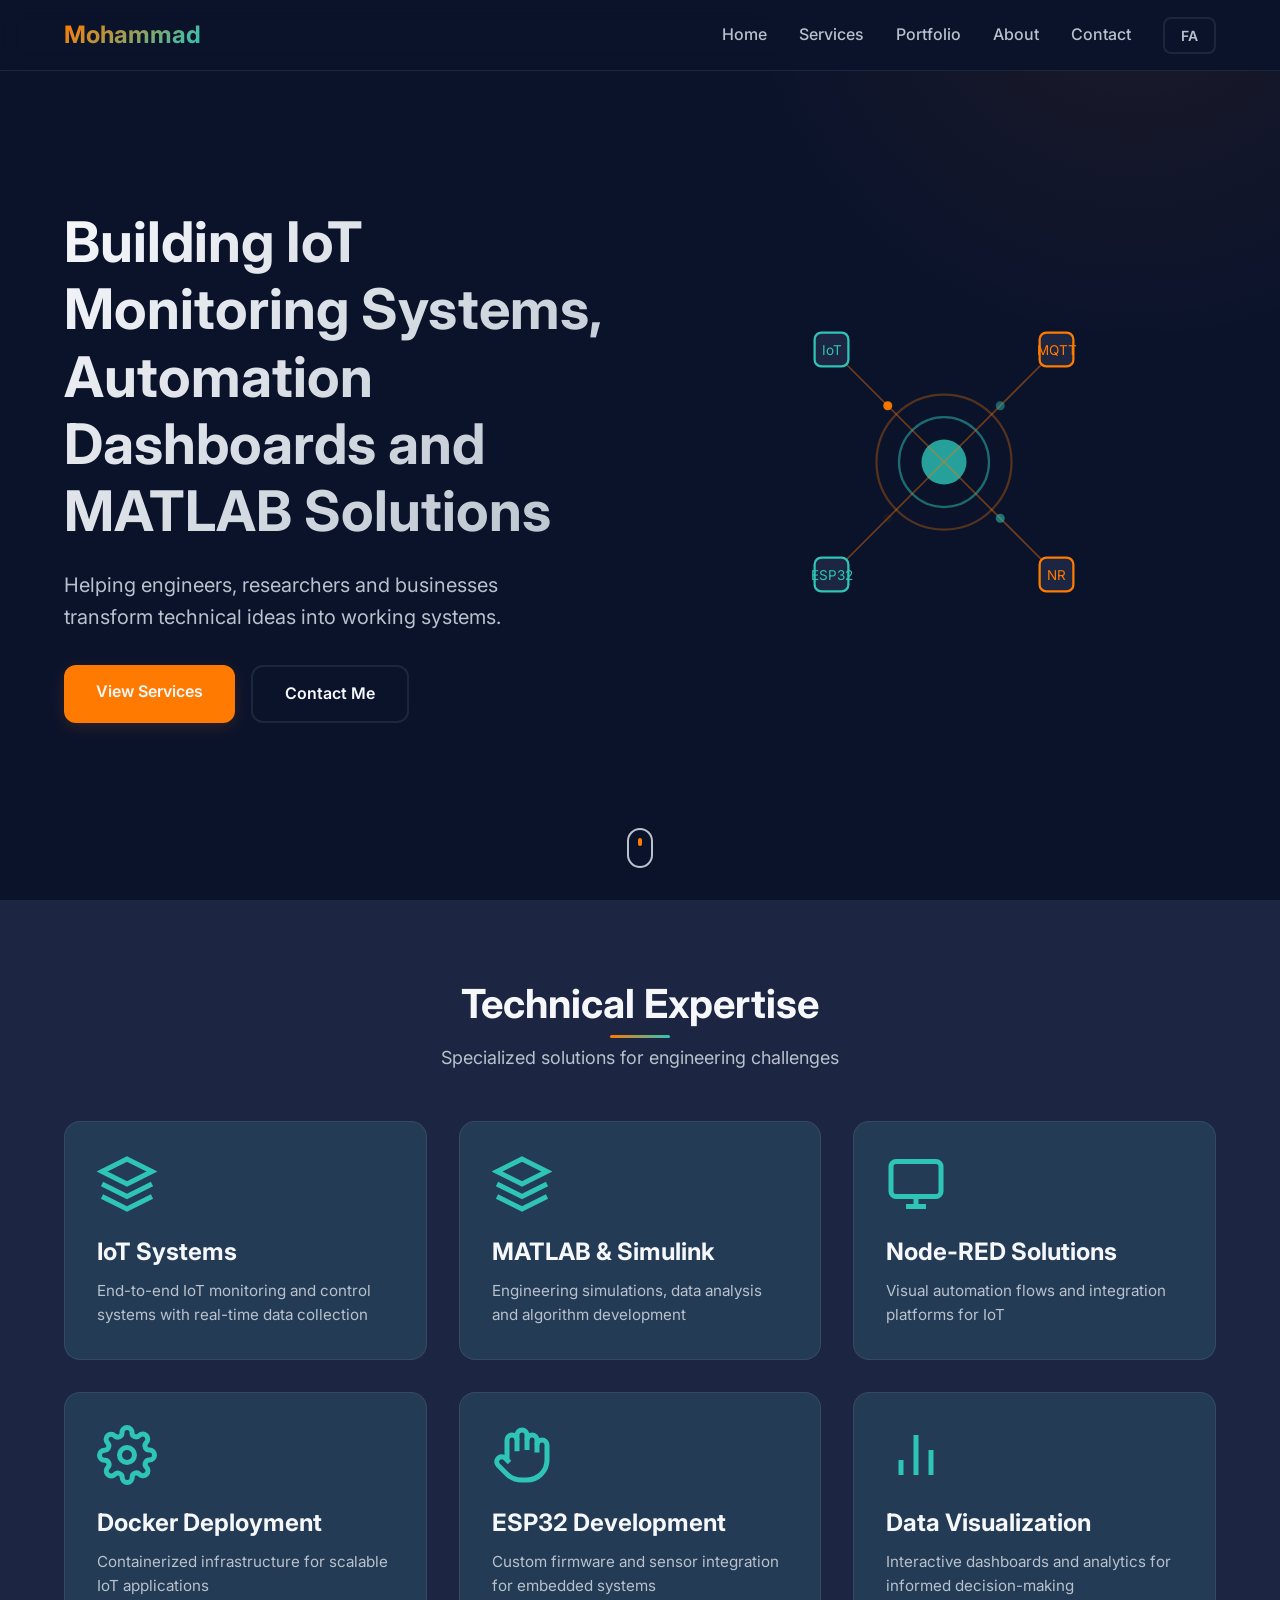
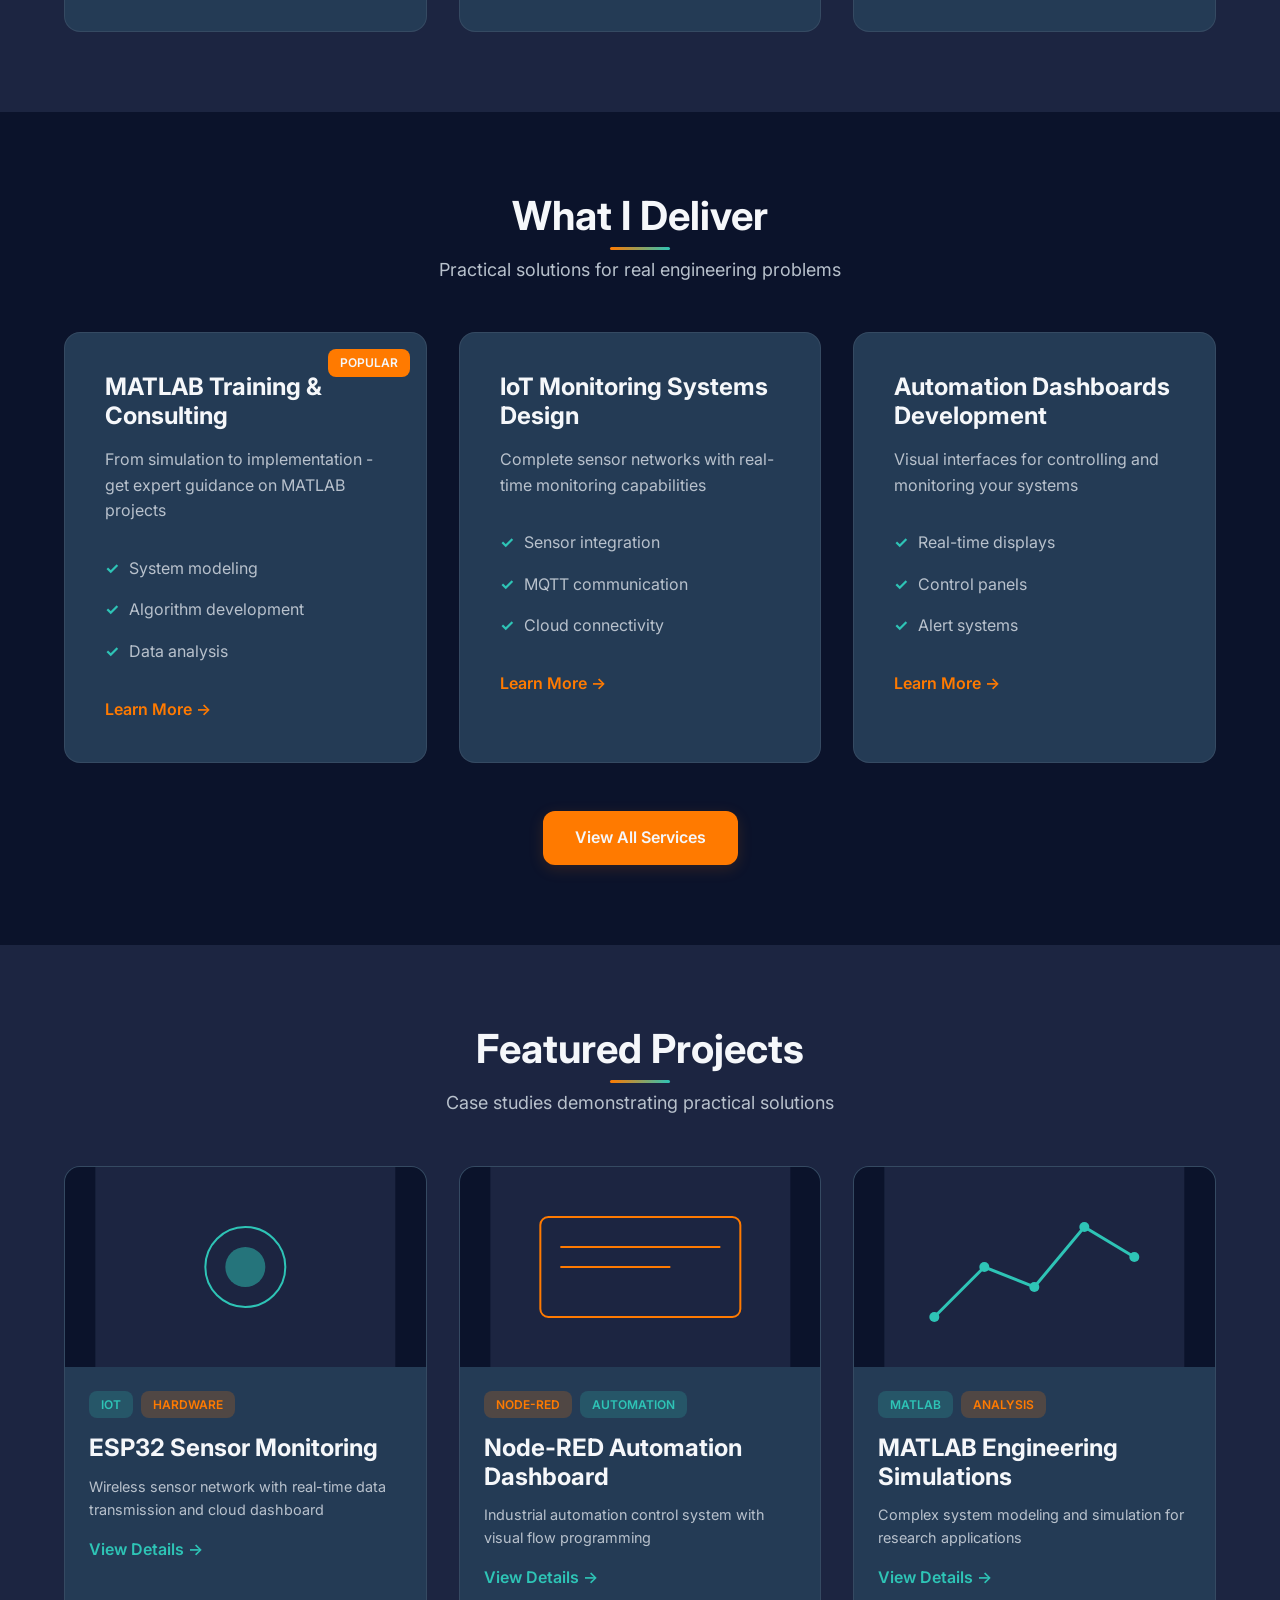
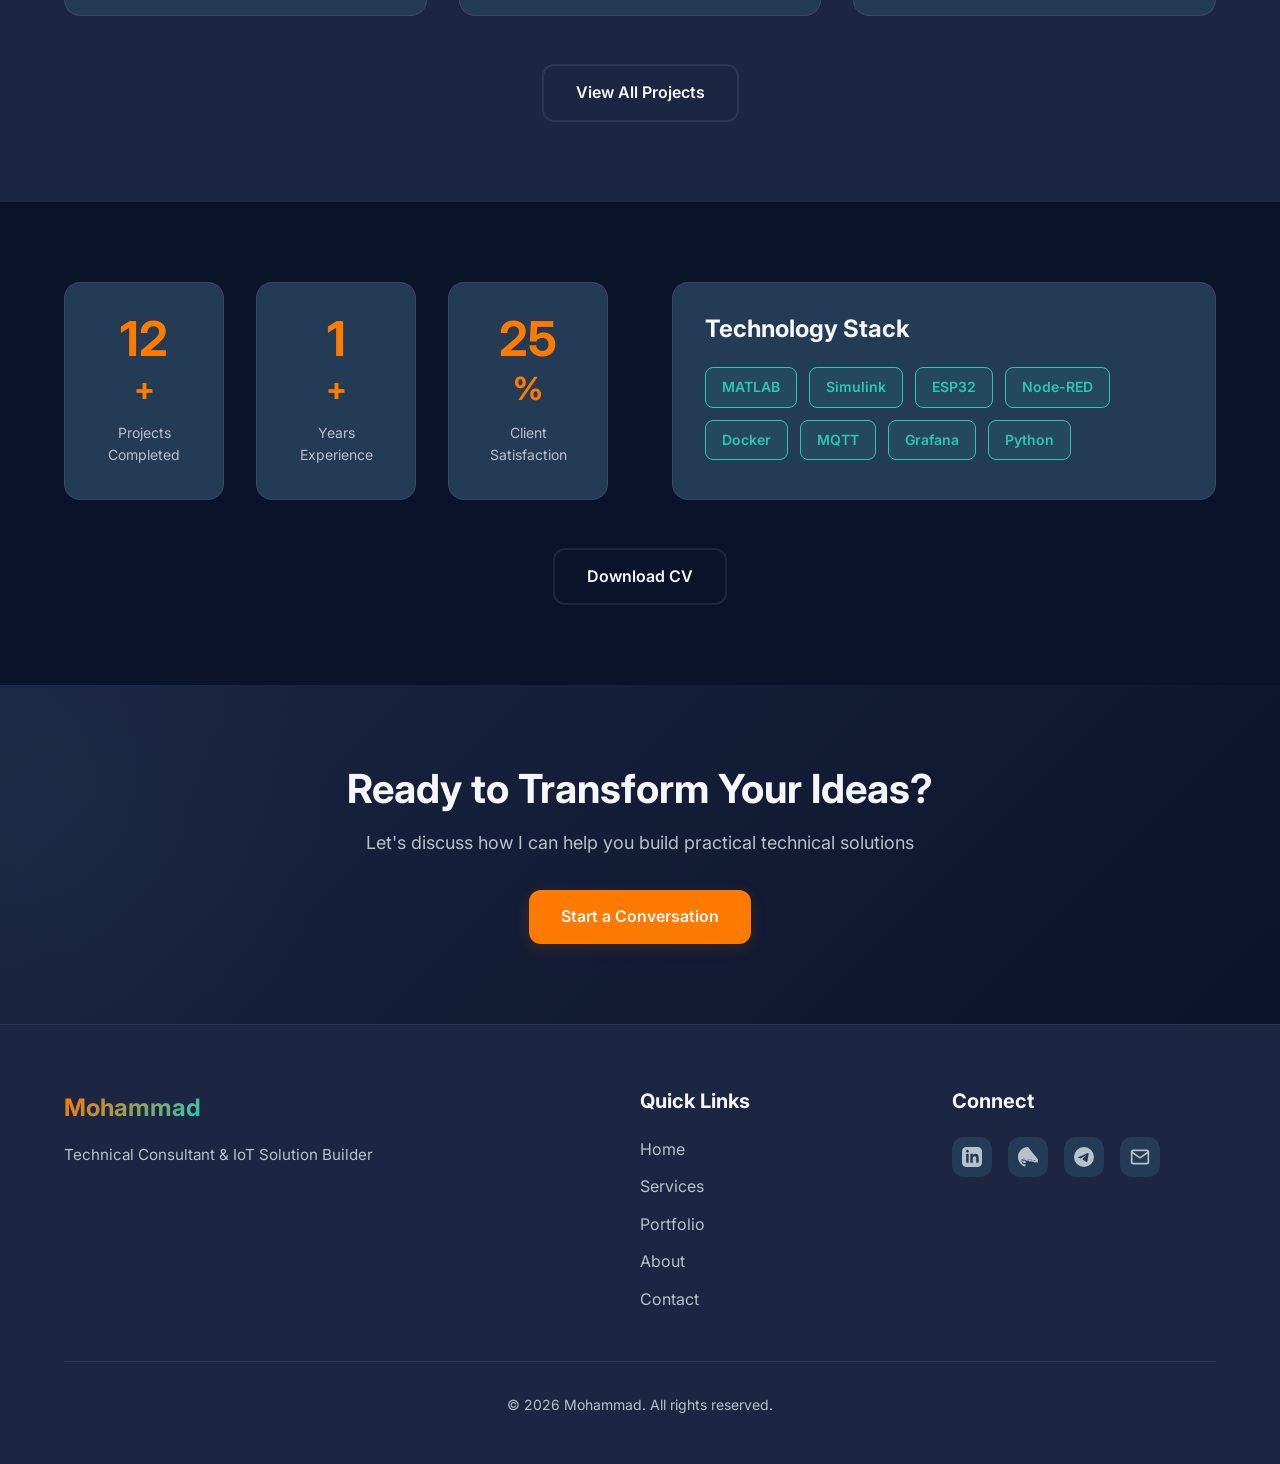
==== index.html @ 276ccfff "**Title:** Initial commit for bilingual portfolio website **Key features implemented:** - Added GitH" ====
<!DOCTYPE html>
<html lang="en" dir="ltr">
<head>
    <meta charset="UTF-8">
    <meta name="viewport" content="width=device-width, initial-scale=1.0">
    
    <!-- SEO Meta Tags -->
    <title>Mohammad | IoT Systems & MATLAB Solutions Consultant</title>
    <meta name="description" content="Building IoT Monitoring Systems, Automation Dashboards and MATLAB Solutions. Helping engineers and businesses transform technical ideas into working systems.">
    <meta name="keywords" content="IoT, MATLAB, Node-RED, ESP32, Automation, Dashboard, Docker, Engineering, Consulting">
    <meta name="author" content="Mohammad">
    
    <!-- Open Graph Tags -->
    <meta property="og:title" content="Mohammad | IoT Systems & MATLAB Solutions Consultant">
    <meta property="og:description" content="Building IoT Monitoring Systems, Automation Dashboards and MATLAB Solutions.">
    <meta property="og:type" content="website">
    <meta property="og:locale" content="en_US">
    
    <!-- Structured Data -->
    <script type="application/ld+json">
    {
        "@context": "https://schema.org",
        "@type": "ProfessionalService",
        "name": "Mohammad - Technical Consultant",
        "description": "IoT Solution Builder, Automation Systems Developer, MATLAB Consultant",
        "url": "https://yourdomain.com",
        "image": "/assets/images/hero-illustration.svg",
        "address": {
            "@type": "PostalAddress",
            "addressCountry": "Iran"
        },
        "priceRange": "$$",
        "telephone": "+98XXXXXXXXXX"
    }
    </script>
    
    <!-- Fonts -->
    <link rel="preconnect" href="https://fonts.googleapis.com">
    <link rel="preconnect" href="https://fonts.gstatic.com" crossorigin>
    <link href="https://fonts.googleapis.com/css2?family=Inter:wght@400;500;600;700&family=Vazirmatn:wght@400;500;600;700&display=swap" rel="stylesheet">
    
    <!-- Stylesheets -->
    <link rel="stylesheet" href="/assets/css/style.css">
</head>
<body>
    <!-- Navigation -->
    <nav class="navbar" id="navbar">
        <div class="container nav-container">
            <a href="/" class="logo">
                <span class="logo-text">Mohammad</span>
            </a>
            
            <button class="nav-toggle" id="navToggle" aria-label="Toggle navigation">
                <span></span>
                <span></span>
                <span></span>
            </button>
            
            <ul class="nav-menu" id="navMenu">
                <li><a href="/" class="nav-link active" data-translate="nav.home">Home</a></li>
                <li><a href="/pages/services.html" class="nav-link" data-translate="nav.services">Services</a></li>
                <li><a href="/pages/portfolio.html" class="nav-link" data-translate="nav.portfolio">Portfolio</a></li>
                <li><a href="/pages/about.html" class="nav-link" data-translate="nav.about">About</a></li>
                <li><a href="/pages/contact.html" class="nav-link" data-translate="nav.contact">Contact</a></li>
                <li>
                    <button class="lang-switch" id="langSwitch" aria-label="Switch language">
                        <span class="lang-current">FA</span>
                    </button>
                </li>
            </ul>
        </div>
    </nav>

    <!-- Hero Section -->
    <section class="hero" id="hero">
        <div class="hero-bg-glow"></div>
        <div class="container hero-container">
            <div class="hero-content">
                <h1 class="hero-title" data-translate="hero.title">
                    Building IoT Monitoring Systems, Automation Dashboards and MATLAB Solutions
                </h1>
                <p class="hero-subtitle" data-translate="hero.subtitle">
                    Helping engineers, researchers and businesses transform technical ideas into working systems.
                </p>
                <div class="hero-cta">
                    <a href="/pages/services.html" class="btn btn-primary" data-translate="hero.cta.services">View Services</a>
                    <a href="/pages/contact.html" class="btn btn-outline" data-translate="hero.cta.contact">Contact Me</a>
                </div>
            </div>
            <div class="hero-visual">
                <div class="tech-illustration">
                    <svg viewBox="0 0 400 400" xmlns="http://www.w3.org/2000/svg">
                        <!-- Network Nodes -->
                        <circle cx="200" cy="200" r="60" fill="none" stroke="#FF7A00" stroke-width="2" opacity="0.3"/>
                        <circle cx="200" cy="200" r="40" fill="none" stroke="#2EC4B6" stroke-width="2" opacity="0.5"/>
                        <circle cx="200" cy="200" r="20" fill="#2EC4B6" opacity="0.8"/>
                        
                        <!-- Connection Lines -->
                        <line x1="200" y1="200" x2="100" y2="100" stroke="#FF7A00" stroke-width="1.5" opacity="0.4"/>
                        <line x1="200" y1="200" x2="300" y2="100" stroke="#FF7A00" stroke-width="1.5" opacity="0.4"/>
                        <line x1="200" y1="200" x2="100" y2="300" stroke="#FF7A00" stroke-width="1.5" opacity="0.4"/>
                        <line x1="200" y1="200" x2="300" y2="300" stroke="#FF7A00" stroke-width="1.5" opacity="0.4"/>
                        
                        <!-- Nodes -->
                        <g class="node" style="transform-origin: 100px 100px;">
                            <rect x="85" y="85" width="30" height="30" rx="6" fill="#1C2541" stroke="#2EC4B6" stroke-width="2"/>
                            <text x="100" y="105" text-anchor="middle" fill="#2EC4B6" font-size="12" font-family="Inter">IoT</text>
                        </g>
                        
                        <g class="node" style="transform-origin: 300px 100px;">
                            <rect x="285" y="85" width="30" height="30" rx="6" fill="#1C2541" stroke="#FF7A00" stroke-width="2"/>
                            <text x="300" y="105" text-anchor="middle" fill="#FF7A00" font-size="12" font-family="Inter">MQTT</text>
                        </g>
                        
                        <g class="node" style="transform-origin: 100px 300px;">
                            <rect x="85" y="285" width="30" height="30" rx="6" fill="#1C2541" stroke="#2EC4B6" stroke-width="2"/>
                            <text x="100" y="305" text-anchor="middle" fill="#2EC4B6" font-size="12" font-family="Inter">ESP32</text>
                        </g>
                        
                        <g class="node" style="transform-origin: 300px 300px;">
                            <rect x="285" y="285" width="30" height="30" rx="6" fill="#1C2541" stroke="#FF7A00" stroke-width="2"/>
                            <text x="300" y="305" text-anchor="middle" fill="#FF7A00" font-size="12" font-family="Inter">NR</text>
                        </g>
                        
                        <!-- Animated Dots -->
                        <circle cx="150" cy="150" r="4" fill="#FF7A00">
                            <animate attributeName="opacity" values="0;1;0" dur="2s" repeatCount="indefinite"/>
                        </circle>
                        <circle cx="250" cy="150" r="4" fill="#2EC4B6">
                            <animate attributeName="opacity" values="0;1;0" dur="2s" begin="0.5s" repeatCount="indefinite"/>
                        </circle>
                        <circle cx="150" cy="250" r="4" fill="#FF7A00">
                            <animate attributeName="opacity" values="0;1;0" dur="2s" begin="1s" repeatCount="indefinite"/>
                        </circle>
                        <circle cx="250" cy="250" r="4" fill="#2EC4B6">
                            <animate attributeName="opacity" values="0;1;0" dur="2s" begin="1.5s" repeatCount="indefinite"/>
                        </circle>
                    </svg>
                </div>
            </div>
        </div>
        
        <!-- Scroll Indicator -->
        <div class="scroll-indicator">
            <div class="mouse">
                <div class="wheel"></div>
            </div>
        </div>
    </section>

    <!-- Expertise Section -->
    <section class="expertise" id="expertise">
        <div class="container">
            <div class="section-header">
                <h2 class="section-title" data-translate="expertise.title">Technical Expertise</h2>
                <p class="section-subtitle" data-translate="expertise.subtitle">Specialized solutions for engineering challenges</p>
            </div>
            
            <div class="expertise-grid">
                <div class="expertise-card reveal">
                    <div class="expertise-icon">
                        <svg viewBox="0 0 24 24" fill="none" stroke="currentColor" stroke-width="2">
                            <path d="M12 2L2 7l10 5 10-5-10-5zM2 17l10 5 10-5M2 12l10 5 10-5"/>
                        </svg>
                    </div>
                    <h3 data-translate="expertise.iot.title">IoT Systems</h3>
                    <p data-translate="expertise.iot.desc">End-to-end IoT monitoring and control systems with real-time data collection</p>
                </div>
                
                <div class="expertise-card reveal">
                    <div class="expertise-icon">
                        <svg viewBox="0 0 24 24" fill="none" stroke="currentColor" stroke-width="2">
                            <polygon points="12 2 2 7 12 12 22 7 12 2"/>
                            <polyline points="2 17 12 22 22 17"/>
                            <polyline points="2 12 12 17 22 12"/>
                        </svg>
                    </div>
                    <h3 data-translate="expertise.matlab.title">MATLAB & Simulink</h3>
                    <p data-translate="expertise.matlab.desc">Engineering simulations, data analysis and algorithm development</p>
                </div>
                
                <div class="expertise-card reveal">
                    <div class="expertise-icon">
                        <svg viewBox="0 0 24 24" fill="none" stroke="currentColor" stroke-width="2">
                            <rect x="2" y="3" width="20" height="14" rx="2"/>
                            <line x1="8" y1="21" x2="16" y2="21"/>
                            <line x1="12" y1="17" x2="12" y2="21"/>
                        </svg>
                    </div>
                    <h3 data-translate="expertise.nodered.title">Node-RED Solutions</h3>
                    <p data-translate="expertise.nodered.desc">Visual automation flows and integration platforms for IoT</p>
                </div>
                
                <div class="expertise-card reveal">
                    <div class="expertise-icon">
                        <svg viewBox="0 0 24 24" fill="none" stroke="currentColor" stroke-width="2">
                            <circle cx="12" cy="12" r="3"/>
                            <path d="M19.4 15a1.65 1.65 0 0 0 .33 1.82l.06.06a2 2 0 0 1 0 2.83 2 2 0 0 1-2.83 0l-.06-.06a1.65 1.65 0 0 0-1.82-.33 1.65 1.65 0 0 0-1 1.51V21a2 2 0 0 1-2 2 2 2 0 0 1-2-2v-.09A1.65 1.65 0 0 0 9 19.4a1.65 1.65 0 0 0-1.82.33l-.06.06a2 2 0 0 1-2.83 0 2 2 0 0 1 0-2.83l.06-.06a1.65 1.65 0 0 0 .33-1.82 1.65 1.65 0 0 0-1.51-1H3a2 2 0 0 1-2-2 2 2 0 0 1 2-2h.09A1.65 1.65 0 0 0 4.6 9a1.65 1.65 0 0 0-.33-1.82l-.06-.06a2 2 0 0 1 0-2.83 2 2 0 0 1 2.83 0l.06.06a1.65 1.65 0 0 0 1.82.33H9a1.65 1.65 0 0 0 1-1.51V3a2 2 0 0 1 2-2 2 2 0 0 1 2 2v.09a1.65 1.65 0 0 0 1 1.51 1.65 1.65 0 0 0 1.82-.33l.06-.06a2 2 0 0 1 2.83 0 2 2 0 0 1 0 2.83l-.06.06a1.65 1.65 0 0 0-.33 1.82V9a1.65 1.65 0 0 0 1.51 1H21a2 2 0 0 1 2 2 2 2 0 0 1-2 2h-.09a1.65 1.65 0 0 0-1.51 1z"/>
                        </svg>
                    </div>
                    <h3 data-translate="expertise.docker.title">Docker Deployment</h3>
                    <p data-translate="expertise.docker.desc">Containerized infrastructure for scalable IoT applications</p>
                </div>
                
                <div class="expertise-card reveal">
                    <div class="expertise-icon">
                        <svg viewBox="0 0 24 24" fill="none" stroke="currentColor" stroke-width="2">
                            <path d="M18 11V6a2 2 0 0 0-2-2v0a2 2 0 0 0-2 2v0"/>
                            <path d="M14 10V4a2 2 0 0 0-2-2v0a2 2 0 0 0-2 2v2"/>
                            <path d="M10 10.5V6a2 2 0 0 0-2-2v0a2 2 0 0 0-2 2v8"/>
                            <path d="M18 8a2 2 0 1 1 4 0v6a8 8 0 0 1-8 8h-2c-2.8 0-4.5-.86-5.99-2.34l-3.6-3.6a2 2 0 0 1 2.83-2.82L7 15"/>
                        </svg>
                    </div>
                    <h3 data-translate="expertise.esp32.title">ESP32 Development</h3>
                    <p data-translate="expertise.esp32.desc">Custom firmware and sensor integration for embedded systems</p>
                </div>
                
                <div class="expertise-card reveal">
                    <div class="expertise-icon">
                        <svg viewBox="0 0 24 24" fill="none" stroke="currentColor" stroke-width="2">
                            <line x1="18" y1="20" x2="18" y2="10"/>
                            <line x1="12" y1="20" x2="12" y2="4"/>
                            <line x1="6" y1="20" x2="6" y2="14"/>
                        </svg>
                    </div>
                    <h3 data-translate="expertise.dataviz.title">Data Visualization</h3>
                    <p data-translate="expertise.dataviz.desc">Interactive dashboards and analytics for informed decision-making</p>
                </div>
            </div>
        </div>
    </section>

    <!-- Services Preview Section -->
    <section class="services-preview" id="servicesPreview">
        <div class="container">
            <div class="section-header">
                <h2 class="section-title" data-translate="services.title">What I Deliver</h2>
                <p class="section-subtitle" data-translate="services.subtitle">Practical solutions for real engineering problems</p>
            </div>
            
            <div class="services-grid">
                <div class="service-card reveal">
                    <div class="service-badge" data-translate="services.badge.popular">Popular</div>
                    <h3 data-translate="services.matlab.title">MATLAB Training & Consulting</h3>
                    <p data-translate="services.matlab.desc">From simulation to implementation - get expert guidance on MATLAB projects</p>
                    <ul class="service-list">
                        <li data-translate="services.matlab.item1">System modeling</li>
                        <li data-translate="services.matlab.item2">Algorithm development</li>
                        <li data-translate="services.matlab.item3">Data analysis</li>
                    </ul>
                    <a href="/pages/services.html" class="service-link" data-translate="services.learnMore">Learn More →</a>
                </div>
                
                <div class="service-card reveal">
                    <h3 data-translate="services.iot.title">IoT Monitoring Systems Design</h3>
                    <p data-translate="services.iot.desc">Complete sensor networks with real-time monitoring capabilities</p>
                    <ul class="service-list">
                        <li data-translate="services.iot.item1">Sensor integration</li>
                        <li data-translate="services.iot.item2">MQTT communication</li>
                        <li data-translate="services.iot.item3">Cloud connectivity</li>
                    </ul>
                    <a href="/pages/services.html" class="service-link" data-translate="services.learnMore">Learn More →</a>
                </div>
                
                <div class="service-card reveal">
                    <h3 data-translate="services.dashboard.title">Automation Dashboards Development</h3>
                    <p data-translate="services.dashboard.desc">Visual interfaces for controlling and monitoring your systems</p>
                    <ul class="service-list">
                        <li data-translate="services.dashboard.item1">Real-time displays</li>
                        <li data-translate="services.dashboard.item2">Control panels</li>
                        <li data-translate="services.dashboard.item3">Alert systems</li>
                    </ul>
                    <a href="/pages/services.html" class="service-link" data-translate="services.learnMore">Learn More →</a>
                </div>
            </div>
            
            <div class="services-cta">
                <a href="/pages/services.html" class="btn btn-primary" data-translate="services.viewAll">View All Services</a>
            </div>
        </div>
    </section>

    <!-- Portfolio Preview Section -->
    <section class="portfolio-preview" id="portfolioPreview">
        <div class="container">
            <div class="section-header">
                <h2 class="section-title" data-translate="portfolio.title">Featured Projects</h2>
                <p class="section-subtitle" data-translate="portfolio.subtitle">Case studies demonstrating practical solutions</p>
            </div>
            
            <div class="portfolio-grid">
                <div class="portfolio-card reveal">
                    <div class="portfolio-image">
                        <div class="placeholder-img">
                            <svg viewBox="0 0 300 200" xmlns="http://www.w3.org/2000/svg">
                                <rect width="300" height="200" fill="#1C2541"/>
                                <circle cx="150" cy="100" r="40" fill="none" stroke="#2EC4B6" stroke-width="2"/>
                                <circle cx="150" cy="100" r="20" fill="#2EC4B6" opacity="0.5"/>
                            </svg>
                        </div>
                    </div>
                    <div class="portfolio-content">
                        <div class="portfolio-tags">
                            <span class="tag tag-iot" data-translate="tags.iot">IoT</span>
                            <span class="tag tag-hardware" data-translate="tags.hardware">Hardware</span>
                        </div>
                        <h3 data-translate="portfolio.project1.title">ESP32 Sensor Monitoring</h3>
                        <p data-translate="portfolio.project1.desc">Wireless sensor network with real-time data transmission and cloud dashboard</p>
                        <a href="/pages/portfolio.html" class="portfolio-link" data-translate="portfolio.viewDetails">View Details →</a>
                    </div>
                </div>
                
                <div class="portfolio-card reveal">
                    <div class="portfolio-image">
                        <div class="placeholder-img">
                            <svg viewBox="0 0 300 200" xmlns="http://www.w3.org/2000/svg">
                                <rect width="300" height="200" fill="#1C2541"/>
                                <rect x="50" y="50" width="200" height="100" rx="8" fill="none" stroke="#FF7A00" stroke-width="2"/>
                                <line x1="70" y1="80" x2="230" y2="80" stroke="#FF7A00" stroke-width="2"/>
                                <line x1="70" y1="100" x2="180" y2="100" stroke="#FF7A00" stroke-width="2"/>
                            </svg>
                        </div>
                    </div>
                    <div class="portfolio-content">
                        <div class="portfolio-tags">
                            <span class="tag tag-nodered" data-translate="tags.nodered">Node-RED</span>
                            <span class="tag tag-automation" data-translate="tags.automation">Automation</span>
                        </div>
                        <h3 data-translate="portfolio.project2.title">Node-RED Automation Dashboard</h3>
                        <p data-translate="portfolio.project2.desc">Industrial automation control system with visual flow programming</p>
                        <a href="/pages/portfolio.html" class="portfolio-link" data-translate="portfolio.viewDetails">View Details →</a>
                    </div>
                </div>
                
                <div class="portfolio-card reveal">
                    <div class="portfolio-image">
                        <div class="placeholder-img">
                            <svg viewBox="0 0 300 200" xmlns="http://www.w3.org/2000/svg">
                                <rect width="300" height="200" fill="#1C2541"/>
                                <path d="M50 150 L100 100 L150 120 L200 60 L250 90" fill="none" stroke="#2EC4B6" stroke-width="3"/>
                                <circle cx="50" cy="150" r="5" fill="#2EC4B6"/>
                                <circle cx="100" cy="100" r="5" fill="#2EC4B6"/>
                                <circle cx="150" cy="120" r="5" fill="#2EC4B6"/>
                                <circle cx="200" cy="60" r="5" fill="#2EC4B6"/>
                                <circle cx="250" cy="90" r="5" fill="#2EC4B6"/>
                            </svg>
                        </div>
                    </div>
                    <div class="portfolio-content">
                        <div class="portfolio-tags">
                            <span class="tag tag-matlab" data-translate="tags.matlab">MATLAB</span>
                            <span class="tag tag-analysis" data-translate="tags.analysis">Analysis</span>
                        </div>
                        <h3 data-translate="portfolio.project3.title">MATLAB Engineering Simulations</h3>
                        <p data-translate="portfolio.project3.desc">Complex system modeling and simulation for research applications</p>
                        <a href="/pages/portfolio.html" class="portfolio-link" data-translate="portfolio.viewDetails">View Details →</a>
                    </div>
                </div>
            </div>
            
            <div class="portfolio-cta">
                <a href="/pages/portfolio.html" class="btn btn-outline" data-translate="portfolio.viewAll">View All Projects</a>
            </div>
        </div>
    </section>

    <!-- Trust Section -->
    <section class="trust" id="trust">
        <div class="container">
            <div class="trust-grid">
                <div class="trust-stats reveal">
                    <div class="stat-item">
                        <span class="stat-number" data-count="50">0</span>
                        <span class="stat-suffix">+</span>
                        <span class="stat-label" data-translate="trust.projects">Projects Completed</span>
                    </div>
                    <div class="stat-item">
                        <span class="stat-number" data-count="5">0</span>
                        <span class="stat-suffix">+</span>
                        <span class="stat-label" data-translate="trust.years">Years Experience</span>
                    </div>
                    <div class="stat-item">
                        <span class="stat-number" data-count="100">0</span>
                        <span class="stat-suffix">%</span>
                        <span class="stat-label" data-translate="trust.satisfaction">Client Satisfaction</span>
                    </div>
                </div>
                
                <div class="trust-tech reveal">
                    <h3 class="trust-title" data-translate="trust.techStack">Technology Stack</h3>
                    <div class="tech-stack">
                        <div class="tech-item">MATLAB</div>
                        <div class="tech-item">Simulink</div>
                        <div class="tech-item">ESP32</div>
                        <div class="tech-item">Node-RED</div>
                        <div class="tech-item">Docker</div>
                        <div class="tech-item">MQTT</div>
                        <div class="tech-item">Grafana</div>
                        <div class="tech-item">Python</div>
                    </div>
                </div>
            </div>
            
            <div class="trust-cta reveal">
                <a href="/assets/Mohammad_CV.pdf" class="btn btn-outline" download data-translate="trust.downloadCV">Download CV</a>
            </div>
        </div>
    </section>

    <!-- CTA Section -->
    <section class="cta-section" id="ctaSection">
        <div class="container">
            <div class="cta-content reveal">
                <h2 data-translate="cta.title">Ready to Transform Your Ideas?</h2>
                <p data-translate="cta.subtitle">Let's discuss how I can help you build practical technical solutions</p>
                <a href="/pages/contact.html" class="btn btn-primary" data-translate="cta.button">Start a Conversation</a>
            </div>
        </div>
    </section>

    <!-- Footer -->
    <footer class="footer" id="footer">
        <div class="container">
            <div class="footer-grid">
                <div class="footer-brand">
                    <a href="/" class="logo">
                        <span class="logo-text">Mohammad</span>
                    </a>
                    <p data-translate="footer.tagline">Technical Consultant & IoT Solution Builder</p>
                </div>
                
                <div class="footer-links">
                    <h4 data-translate="footer.navigation">Quick Links</h4>
                    <ul>
                        <li><a href="/" data-translate="nav.home">Home</a></li>
                        <li><a href="/pages/services.html" data-translate="nav.services">Services</a></li>
                        <li><a href="/pages/portfolio.html" data-translate="nav.portfolio">Portfolio</a></li>
                        <li><a href="/pages/about.html" data-translate="nav.about">About</a></li>
                        <li><a href="/pages/contact.html" data-translate="nav.contact">Contact</a></li>
                    </ul>
                </div>
                
                <div class="footer-social">
                    <h4 data-translate="footer.connect">Connect</h4>
                    <div class="social-links">
                        <a href="https://linkedin.com/in/yourprofile" target="_blank" rel="noopener" aria-label="LinkedIn">
                            <svg viewBox="0 0 24 24" fill="currentColor"><path d="M19 0h-14c-2.761 0-5 2.239-5 5v14c0 2.761 2.239 5 5 5h14c2.762 0 5-2.239 5-5v-14c0-2.761-2.238-5-5-5zm-11 19h-3v-11h3v11zm-1.5-12.268c-.966 0-1.75-.79-1.75-1.764s.784-1.764 1.75-1.764 1.75.79 1.75 1.764-.783 1.764-1.75 1.764zm13.5 12.268h-3v-5.604c0-3.368-4-3.113-4 0v5.604h-3v-11h3v1.765c1.396-2.586 7-2.777 7 2.476v6.759z"/></svg>
                        </a>
                        <a href="https://github.com/yourusername" target="_blank" rel="noopener" aria-label="GitHub">
                            <svg viewBox="0 0 24 24" fill="currentColor"><path d="M12 0c-6.626 0-12 5.373-12 12 0 5.302 3.438 9.8 8.207 11.387.599.111.793-.261.793-.577v-2.234c-3.338.726-4.033-1.416-4.033-1.416-.546-1.387-1.333-1.756-1.333-1.756-1.089-.745.083-.729.083-.729 1.205.084 1.839 1.237 1.839 1.237 1.07 1.834 2.807 1.304 3.492.997.107-.775.418-1.305.762-1.604-2.665-.305-5.467-1.334-5.467-1.334-.464-.341.054-1.014.054-1.014.647-.355 1.088-.355 1.088-.355.601.044 1.098.614 1.098.614.639 1.094 1.676.779 2.087.596.063-.463.249-.78.452-.959-1.606-.183-3.295-.803-3.295-.803-.268-.192.684-.202.684-.202 1.776.125 2.712 1.821 2.712 1.821.791 1.356 2.084.966 2.593.738.02-.579.309-.978.562-1.201-1.98-.225-4.061-.991-4.061-.991-.245-.176.581-.213.581-.213 2.21.198 3.356 2.263 3.356 2.263.974 1.668 2.558 1.187 3.181.902.099-.704.38-1.186.638-1.457-2.225-.253-4.564-1.112-4.564-1.112-.239-.175.538-.221.538-.221 2.498.178 3.606 2.569 3.606 2.569.705 1.204 2.073.857 2.587.613.081-.578.308-.977.561-1.201-2.002-.227-4.102-.992-4.102-.992-.237-.175.53-.221.53-.221 2.254.2 3.384 2.298 3.384 2.298.962 1.647 2.516 1.173 3.146.884.099-.703.379-1.185.637-1.456-2.219-.252-4.354-1.111-4.354-1.111-.236-.174.529-.22.529-.22 2.492.197 3.6 2.293 3.6 2.293.95 1.623 2.481 1.156 3.115.867.099-.703.378-1.184.636-1.455z"/></svg>
                        </a>
                        <a href="https://t.me/yourusername" target="_blank" rel="noopener" aria-label="Telegram">
                            <svg viewBox="0 0 24 24" fill="currentColor"><path d="M11.944 0A12 12 0 0 0 0 12a12 12 0 0 0 12 12 12 12 0 0 0 12-12A12 12 0 0 0 12 0a12 12 0 0 0-.056 0zm4.962 7.224c.1-.002.321.023.465.14a.506.506 0 0 1 .171.325c.016.093.036.306.02.472-.18 1.898-.962 6.502-1.36 8.627-.168.9-.499 1.201-.82 1.23-.696.065-1.225-.46-1.9-.902-1.056-.693-1.653-1.124-2.678-1.8-1.185-.78-.417-1.21.258-1.91.177-.184 3.247-2.977 3.307-3.23.007-.032.014-.15-.056-.212s-.174-.041-.249-.024c-.106.024-1.793 1.14-5.061 3.345-.48.33-.913.49-1.302.48-.428-.008-1.252-.241-1.865-.44-.752-.245-1.349-.374-1.297-.789.027-.216.325-.437.893-.663 3.498-1.524 5.83-2.529 6.998-3.014 3.332-1.386 4.025-1.627 4.476-1.635z"/></svg>
                        </a>
                        <a href="mailto:your.email@example.com" aria-label="Email">
                            <svg viewBox="0 0 24 24" fill="none" stroke="currentColor" stroke-width="2"><path d="M4 4h16c1.1 0 2 .9 2 2v12c0 1.1-.9 2-2 2H4c-1.1 0-2-.9-2-2V6c0-1.1.9-2 2-2z"/><polyline points="22,6 12,13 2,6"/></svg>
                        </a>
                    </div>
                </div>
            </div>
            
            <div class="footer-bottom">
                <p>&copy; <span id="currentYear">2024</span> Mohammad. <span data-translate="footer.rights">All rights reserved.</span></p>
            </div>
        </div>
    </footer>

    <!-- Scripts -->
    <script src="/assets/js/main.js"></script>
</body>
</html>
---- assets/css/style.css ----
/* ============================================
   ROOT VARIABLES & COLOR PALETTE
   ============================================ */
:root {
    /* Brand Colors */
    --bg-primary: #0B132B;
    --bg-secondary: #1C2541;
    --card-surface: #243B55;
    
    /* Accent Colors */
    --primary-orange: #FF7A00;
    --orange-hover: #FF9E44;
    --tech-teal: #2EC4B6;
    --teal-hover: #38D9C5;
    
    /* Text Colors */
    --text-primary: #F5F7FA;
    --text-secondary: #B8C1CC;
    
    /* UI Colors */
    --border-color: rgba(255, 255, 255, 0.08);
    --shadow-color: rgba(0, 0, 0, 0.35);
    --success: #2EC4B6;
    --warning: #FFB703;
    --danger: #E63946;
    
    /* Glow Effects */
    --orange-glow: rgba(255, 122, 0, 0.15);
    --teal-glow: rgba(46, 196, 182, 0.15);
    
    /* Typography */
    --font-en: 'Inter', -apple-system, BlinkMacSystemFont, sans-serif;
    --font-fa: 'Vazirmatn', sans-serif;
    
    /* Spacing */
    --section-padding: 5rem 0;
    --container-max-width: 1200px;
    
    /* Border Radius */
    --radius-sm: 8px;
    --radius-md: 12px;
    --radius-lg: 16px;
    --radius-xl: 20px;
    
    /* Transitions */
    --transition-fast: 0.2s ease;
    --transition-normal: 0.3s ease;
    --transition-slow: 0.5s ease;
}

/* ============================================
   RESET & BASE STYLES
   ============================================ */
*, *::before, *::after {
    margin: 0;
    padding: 0;
    box-sizing: border-box;
}

html {
    scroll-behavior: smooth;
    font-size: 16px;
}

body {
    font-family: var(--font-en);
    background-color: var(--bg-primary);
    color: var(--text-primary);
    line-height: 1.6;
    overflow-x: hidden;
}

/* RTL Support */
[dir="rtl"] body {
    font-family: var(--font-fa);
}

img {
    max-width: 100%;
    height: auto;
    display: block;
}

a {
    text-decoration: none;
    color: inherit;
    transition: color var(--transition-fast);
}

ul {
    list-style: none;
}

button {
    font-family: inherit;
    cursor: pointer;
    border: none;
    background: none;
}

/* ============================================
   TYPOGRAPHY
   ============================================ */
h1, h2, h3, h4, h5, h6 {
    font-weight: 700;
    line-height: 1.2;
    margin-bottom: 1rem;
}

h1 { font-size: clamp(2rem, 5vw, 3.5rem); }
h2 { font-size: clamp(1.75rem, 4vw, 2.5rem); }
h3 { font-size: clamp(1.25rem, 3vw, 1.5rem); }
h4 { font-size: clamp(1.125rem, 2.5vw, 1.25rem); }

p {
    margin-bottom: 1rem;
    color: var(--text-secondary);
}

/* RTL Typography Adjustments */
[dir="rtl"] h1,
[dir="rtl"] h2,
[dir="rtl"] h3,
[dir="rtl"] h4,
[dir="rtl"] p {
    text-align: right;
}

/* ============================================
   LAYOUT UTILITIES
   ============================================ */
.container {
    width: 100%;
    max-width: var(--container-max-width);
    margin: 0 auto;
    padding: 0 1.5rem;
}

.section-header {
    text-align: center;
    margin-bottom: 3rem;
}

.section-title {
    position: relative;
    display: inline-block;
    margin-bottom: 1rem;
}

.section-title::after {
    content: '';
    position: absolute;
    bottom: -10px;
    left: 50%;
    transform: translateX(-50%);
    width: 60px;
    height: 3px;
    background: linear-gradient(90deg, var(--primary-orange), var(--tech-teal));
    border-radius: 2px;
}

.section-subtitle {
    font-size: 1.125rem;
    max-width: 600px;
    margin: 0 auto;
}

/* RTL Section Header */
[dir="rtl"] .section-title::after {
    left: 50%;
    transform: translateX(-50%);
}

/* ============================================
   BUTTONS
   ============================================ */
.btn {
    display: inline-block;
    padding: 0.875rem 2rem;
    border-radius: var(--radius-md);
    font-weight: 600;
    font-size: 1rem;
    transition: all var(--transition-normal);
    text-align: center;
}

.btn-primary {
    background: var(--primary-orange);
    color: var(--text-primary);
    box-shadow: 0 4px 15px var(--orange-glow);
}

.btn-primary:hover {
    background: var(--orange-hover);
    transform: translateY(-2px);
    box-shadow: 0 6px 20px var(--orange-glow);
}

.btn-outline {
    background: transparent;
    color: var(--text-primary);
    border: 2px solid var(--border-color);
}

.btn-outline:hover {
    border-color: var(--primary-orange);
    color: var(--primary-orange);
    transform: translateY(-2px);
}

/* ============================================
   NAVIGATION
   ============================================ */
.navbar {
    position: fixed;
    top: 0;
    left: 0;
    width: 100%;
    z-index: 1000;
    background: rgba(11, 19, 43, 0.95);
    backdrop-filter: blur(10px);
    border-bottom: 1px solid var(--border-color);
    transition: all var(--transition-normal);
}

.navbar.scrolled {
    box-shadow: 0 4px 20px var(--shadow-color);
}

.nav-container {
    display: flex;
    justify-content: space-between;
    align-items: center;
    padding: 1rem 1.5rem;
}

.logo {
    font-size: 1.5rem;
    font-weight: 700;
    color: var(--text-primary);
}

.logo-text {
    background: linear-gradient(135deg, var(--primary-orange), var(--tech-teal));
    -webkit-background-clip: text;
    -webkit-text-fill-color: transparent;
    background-clip: text;
}

.nav-menu {
    display: flex;
    align-items: center;
    gap: 2rem;
}

.nav-link {
    color: var(--text-secondary);
    font-weight: 500;
    position: relative;
    padding: 0.5rem 0;
}

.nav-link::after {
    content: '';
    position: absolute;
    bottom: 0;
    left: 0;
    width: 0;
    height: 2px;
    background: var(--primary-orange);
    transition: width var(--transition-normal);
}

.nav-link:hover,
.nav-link.active {
    color: var(--text-primary);
}

.nav-link:hover::after,
.nav-link.active::after {
    width: 100%;
}

.nav-toggle {
    display: none;
    flex-direction: column;
    gap: 5px;
    padding: 0.5rem;
}

.nav-toggle span {
    width: 25px;
    height: 3px;
    background: var(--text-primary);
    border-radius: 2px;
    transition: all var(--transition-normal);
}

.lang-switch {
    padding: 0.5rem 1rem;
    border: 2px solid var(--border-color);
    border-radius: var(--radius-sm);
    color: var(--text-secondary);
    font-weight: 600;
    font-size: 0.875rem;
    transition: all var(--transition-fast);
}

.lang-switch:hover {
    border-color: var(--tech-teal);
    color: var(--tech-teal);
}

/* Mobile Navigation */
@media (max-width: 768px) {
    .nav-toggle {
        display: flex;
    }
    
    .nav-menu {
        position: fixed;
        top: 70px;
        left: -100%;
        width: 100%;
        height: calc(100vh - 70px);
        background: var(--bg-primary);
        flex-direction: column;
        align-items: center;
        justify-content: center;
        gap: 2rem;
        transition: left var(--transition-normal);
    }
    
    .nav-menu.active {
        left: 0;
    }
    
    .nav-link {
        font-size: 1.5rem;
    }
}

/* ============================================
   HERO SECTION
   ============================================ */
.hero {
    min-height: 100vh;
    display: flex;
    align-items: center;
    position: relative;
    padding: 6rem 0 4rem;
    overflow: hidden;
}

.hero-bg-glow {
    position: absolute;
    top: -50%;
    right: -20%;
    width: 800px;
    height: 800px;
    background: radial-gradient(circle, var(--orange-glow) 0%, transparent 70%);
    opacity: 0.5;
    pointer-events: none;
}

.hero-container {
    display: grid;
    grid-template-columns: 1fr 1fr;
    gap: 4rem;
    align-items: center;
    position: relative;
    z-index: 1;
}

.hero-content {
    animation: fadeInUp 1s ease;
}

.hero-title {
    margin-bottom: 1.5rem;
    background: linear-gradient(135deg, var(--text-primary) 0%, var(--text-secondary) 100%);
    -webkit-background-clip: text;
    -webkit-text-fill-color: transparent;
    background-clip: text;
}

.hero-subtitle {
    font-size: 1.25rem;
    margin-bottom: 2rem;
    max-width: 500px;
}

.hero-cta {
    display: flex;
    gap: 1rem;
    flex-wrap: wrap;
}

.hero-visual {
    display: flex;
    justify-content: center;
    align-items: center;
    animation: fadeIn 1.5s ease;
}

.tech-illustration {
    width: 100%;
    max-width: 450px;
    animation: float 6s ease-in-out infinite;
}

.tech-illustration svg {
    width: 100%;
    height: auto;
}

.scroll-indicator {
    position: absolute;
    bottom: 2rem;
    left: 50%;
    transform: translateX(-50%);
    animation: bounce 2s infinite;
}

.mouse {
    width: 26px;
    height: 40px;
    border: 2px solid var(--text-secondary);
    border-radius: 20px;
    position: relative;
}

.wheel {
    width: 4px;
    height: 8px;
    background: var(--primary-orange);
    border-radius: 2px;
    position: absolute;
    top: 8px;
    left: 50%;
    transform: translateX(-50%);
    animation: scroll 2s infinite;
}

/* Hero Animations */
@keyframes fadeIn {
    from { opacity: 0; }
    to { opacity: 1; }
}

@keyframes fadeInUp {
    from {
        opacity: 0;
        transform: translateY(30px);
    }
    to {
        opacity: 1;
        transform: translateY(0);
    }
}

@keyframes float {
    0%, 100% { transform: translateY(0); }
    50% { transform: translateY(-20px); }
}

@keyframes bounce {
    0%, 100% { transform: translateX(-50%) translateY(0); }
    50% { transform: translateX(-50%) translateY(10px); }
}

@keyframes scroll {
    0% { opacity: 1; transform: translateX(-50%) translateY(0); }
    100% { opacity: 0; transform: translateX(-50%) translateY(12px); }
}

/* Responsive Hero */
@media (max-width: 968px) {
    .hero-container {
        grid-template-columns: 1fr;
        text-align: center;
    }
    
    .hero-content {
        order: 2;
    }
    
    .hero-visual {
        order: 1;
    }
    
    .hero-subtitle {
        margin-left: auto;
        margin-right: auto;
    }
    
    .hero-cta {
        justify-content: center;
    }
    
    [dir="rtl"] .hero-subtitle {
        margin-left: auto;
        margin-right: auto;
    }
}

/* ============================================
   EXPERTISE SECTION
   ============================================ */
.expertise {
    padding: var(--section-padding);
    background: var(--bg-secondary);
}

.expertise-grid {
    display: grid;
    grid-template-columns: repeat(auto-fit, minmax(300px, 1fr));
    gap: 2rem;
}

.expertise-card {
    background: var(--card-surface);
    padding: 2rem;
    border-radius: var(--radius-lg);
    border: 1px solid var(--border-color);
    transition: all var(--transition-normal);
    position: relative;
    overflow: hidden;
}

.expertise-card::before {
    content: '';
    position: absolute;
    top: 0;
    left: 0;
    width: 100%;
    height: 3px;
    background: linear-gradient(90deg, var(--primary-orange), var(--tech-teal));
    transform: scaleX(0);
    transition: transform var(--transition-normal);
}

.expertise-card:hover {
    transform: translateY(-5px);
    box-shadow: 0 10px 30px var(--shadow-color);
    border-color: var(--tech-teal);
}

.expertise-card:hover::before {
    transform: scaleX(1);
}

.expertise-icon {
    width: 60px;
    height: 60px;
    margin-bottom: 1.5rem;
    color: var(--tech-teal);
}

.expertise-icon svg {
    width: 100%;
    height: 100%;
}

.expertise-card h3 {
    margin-bottom: 0.75rem;
    color: var(--text-primary);
}

.expertise-card p {
    font-size: 0.95rem;
    margin-bottom: 0;
}

/* ============================================
   SERVICES PREVIEW SECTION
   ============================================ */
.services-preview {
    padding: var(--section-padding);
    background: var(--bg-primary);
}

.services-grid {
    display: grid;
    grid-template-columns: repeat(auto-fit, minmax(320px, 1fr));
    gap: 2rem;
    margin-bottom: 3rem;
}

.service-card {
    background: var(--card-surface);
    padding: 2.5rem;
    border-radius: var(--radius-lg);
    border: 1px solid var(--border-color);
    transition: all var(--transition-normal);
    position: relative;
}

.service-card:hover {
    transform: translateY(-5px);
    box-shadow: 0 10px 30px var(--shadow-color);
    border-color: var(--primary-orange);
}

.service-badge {
    position: absolute;
    top: 1rem;
    right: 1rem;
    background: var(--primary-orange);
    color: var(--text-primary);
    padding: 0.25rem 0.75rem;
    border-radius: var(--radius-sm);
    font-size: 0.75rem;
    font-weight: 600;
    text-transform: uppercase;
}

.service-card h3 {
    margin-bottom: 1rem;
    color: var(--text-primary);
}

.service-list {
    margin: 1.5rem 0;
}

.service-list li {
    padding: 0.5rem 0;
    padding-left: 1.5rem;
    position: relative;
    color: var(--text-secondary);
}

.service-list li::before {
    content: '✓';
    position: absolute;
    left: 0;
    color: var(--tech-teal);
    font-weight: 700;
}

.service-link {
    color: var(--primary-orange);
    font-weight: 600;
    display: inline-flex;
    align-items: center;
    gap: 0.5rem;
    transition: gap var(--transition-fast);
}

.service-link:hover {
    gap: 0.75rem;
}

.services-cta {
    text-align: center;
}

/* ============================================
   PORTFOLIO PREVIEW SECTION
   ============================================ */
.portfolio-preview {
    padding: var(--section-padding);
    background: var(--bg-secondary);
}

.portfolio-grid {
    display: grid;
    grid-template-columns: repeat(auto-fit, minmax(320px, 1fr));
    gap: 2rem;
    margin-bottom: 3rem;
}

.portfolio-card {
    background: var(--card-surface);
    border-radius: var(--radius-lg);
    border: 1px solid var(--border-color);
    overflow: hidden;
    transition: all var(--transition-normal);
}

.portfolio-card:hover {
    transform: translateY(-5px);
    box-shadow: 0 10px 30px var(--shadow-color);
    border-color: var(--tech-teal);
}

.portfolio-image {
    width: 100%;
    height: 200px;
    overflow: hidden;
}

.placeholder-img {
    width: 100%;
    height: 100%;
    display: flex;
    align-items: center;
    justify-content: center;
    background: var(--bg-primary);
}

.placeholder-img svg {
    width: 100%;
    height: 100%;
}

.portfolio-content {
    padding: 1.5rem;
}

.portfolio-tags {
    display: flex;
    gap: 0.5rem;
    margin-bottom: 1rem;
    flex-wrap: wrap;
}

.tag {
    padding: 0.25rem 0.75rem;
    border-radius: var(--radius-sm);
    font-size: 0.75rem;
    font-weight: 600;
    text-transform: uppercase;
}

.tag-iot { background: rgba(46, 196, 182, 0.2); color: var(--tech-teal); }
.tag-hardware { background: rgba(255, 122, 0, 0.2); color: var(--primary-orange); }
.tag-nodered { background: rgba(255, 122, 0, 0.2); color: var(--primary-orange); }
.tag-automation { background: rgba(46, 196, 182, 0.2); color: var(--tech-teal); }
.tag-matlab { background: rgba(46, 196, 182, 0.2); color: var(--tech-teal); }
.tag-analysis { background: rgba(255, 122, 0, 0.2); color: var(--primary-orange); }

.portfolio-content h3 {
    margin-bottom: 0.75rem;
    color: var(--text-primary);
}

.portfolio-content p {
    font-size: 0.9rem;
    margin-bottom: 1rem;
}

.portfolio-link {
    color: var(--tech-teal);
    font-weight: 600;
    display: inline-flex;
    align-items: center;
    gap: 0.5rem;
    transition: gap var(--transition-fast);
}

.portfolio-link:hover {
    gap: 0.75rem;
}

.portfolio-cta {
    text-align: center;
}

/* ============================================
   TRUST SECTION
   ============================================ */
.trust {
    padding: var(--section-padding);
    background: var(--bg-primary);
}

.trust-grid {
    display: grid;
    grid-template-columns: 1fr 1fr;
    gap: 4rem;
    margin-bottom: 3rem;
}

.trust-stats {
    display: grid;
    grid-template-columns: repeat(3, 1fr);
    gap: 2rem;
}

.stat-item {
    text-align: center;
    padding: 2rem;
    background: var(--card-surface);
    border-radius: var(--radius-lg);
    border: 1px solid var(--border-color);
}

.stat-number {
    display: block;
    font-size: 3rem;
    font-weight: 700;
    color: var(--primary-orange);
    line-height: 1;
}

.stat-suffix {
    font-size: 2rem;
    color: var(--primary-orange);
    font-weight: 700;
}

.stat-label {
    display: block;
    margin-top: 0.5rem;
    font-size: 0.875rem;
    color: var(--text-secondary);
}

.trust-tech {
    background: var(--card-surface);
    padding: 2rem;
    border-radius: var(--radius-lg);
    border: 1px solid var(--border-color);
}

.trust-title {
    margin-bottom: 1.5rem;
    color: var(--text-primary);
}

.tech-stack {
    display: flex;
    flex-wrap: wrap;
    gap: 0.75rem;
}

.tech-item {
    padding: 0.5rem 1rem;
    background: rgba(46, 196, 182, 0.1);
    border: 1px solid var(--tech-teal);
    border-radius: var(--radius-sm);
    color: var(--tech-teal);
    font-size: 0.875rem;
    font-weight: 600;
}

.trust-cta {
    text-align: center;
}

/* Responsive Trust */
@media (max-width: 768px) {
    .trust-grid {
        grid-template-columns: 1fr;
    }
    
    .trust-stats {
        grid-template-columns: 1fr;
    }
}

/* ============================================
   CTA SECTION
   ============================================ */
.cta-section {
    padding: var(--section-padding);
    background: linear-gradient(135deg, var(--bg-secondary) 0%, var(--bg-primary) 100%);
    position: relative;
    overflow: hidden;
}

.cta-section::before {
    content: '';
    position: absolute;
    top: -50%;
    left: -20%;
    width: 600px;
    height: 600px;
    background: radial-gradient(circle, var(--teal-glow) 0%, transparent 70%);
    opacity: 0.3;
    pointer-events: none;
}

.cta-content {
    text-align: center;
    max-width: 700px;
    margin: 0 auto;
    position: relative;
    z-index: 1;
}

.cta-content h2 {
    margin-bottom: 1rem;
}

.cta-content p {
    margin-bottom: 2rem;
    font-size: 1.125rem;
}

/* ============================================
   FOOTER
   ============================================ */
.footer {
    background: var(--bg-secondary);
    padding: 4rem 0 2rem;
    border-top: 1px solid var(--border-color);
}

.footer-grid {
    display: grid;
    grid-template-columns: 2fr 1fr 1fr;
    gap: 3rem;
    margin-bottom: 3rem;
}

.footer-brand .logo {
    margin-bottom: 1rem;
    display: inline-block;
}

.footer-brand p {
    color: var(--text-secondary);
    font-size: 0.95rem;
}

.footer-links h4,
.footer-social h4 {
    margin-bottom: 1.5rem;
    color: var(--text-primary);
}

.footer-links ul {
    display: flex;
    flex-direction: column;
    gap: 0.75rem;
}

.footer-links a {
    color: var(--text-secondary);
    transition: color var(--transition-fast);
}

.footer-links a:hover {
    color: var(--primary-orange);
}

.social-links {
    display: flex;
    gap: 1rem;
}

.social-links a {
    width: 40px;
    height: 40px;
    display: flex;
    align-items: center;
    justify-content: center;
    background: var(--card-surface);
    border-radius: var(--radius-md);
    color: var(--text-secondary);
    transition: all var(--transition-normal);
}

.social-links a:hover {
    background: var(--primary-orange);
    color: var(--text-primary);
    transform: translateY(-3px);
}

.social-links svg {
    width: 20px;
    height: 20px;
}

.footer-bottom {
    text-align: center;
    padding-top: 2rem;
    border-top: 1px solid var(--border-color);
    color: var(--text-secondary);
    font-size: 0.875rem;
}

/* Responsive Footer */
@media (max-width: 768px) {
    .footer-grid {
        grid-template-columns: 1fr;
        text-align: center;
    }
    
    .social-links {
        justify-content: center;
    }
}

/* ============================================
   SCROLL REVEAL ANIMATION
   ============================================ */
.reveal {
    opacity: 0;
    transform: translateY(30px);
    transition: all 0.8s ease;
}

.reveal.active {
    opacity: 1;
    transform: translateY(0);
}

/* ============================================
   RTL SPECIFIC STYLES
   ============================================ */
[dir="rtl"] {
    text-align: right;
}

[dir="rtl"] .service-list li {
    padding-left: 0;
    padding-right: 1.5rem;
}

[dir="rtl"] .service-list li::before {
    left: auto;
    right: 0;
}

[dir="rtl"] .section-title::after {
    left: 50%;
    transform: translateX(-50%);
}

[dir="rtl"] .nav-link::after {
    left: auto;
    right: 0;
}

/* ============================================
   RESPONSIVE ADJUSTMENTS
   ============================================ */
@media (max-width: 576px) {
    :root {
        --section-padding: 3rem 0;
    }
    
    .expertise-grid,
    .services-grid,
    .portfolio-grid {
        grid-template-columns: 1fr;
    }
    
    .hero-cta {
        flex-direction: column;
        width: 100%;
    }
    
    .btn {
        width: 100%;
    }
}

/* ============================================
   UTILITY CLASSES
   ============================================ */
.text-center { text-align: center; }
.text-left { text-align: left; }
.text-right { text-align: right; }

.mt-1 { margin-top: 0.5rem; }
.mt-2 { margin-top: 1rem; }
.mt-3 { margin-top: 1.5rem; }
.mt-4 { margin-top: 2rem; }

.mb-1 { margin-bottom: 0.5rem; }
.mb-2 { margin-bottom: 1rem; }
.mb-3 { margin-bottom: 1.5rem; }
.mb-4 { margin-bottom: 2rem; }

.hidden { display: none; }
.visible { display: block; }

/* ============================================
   PAGE HEADER (For Inner Pages)
   ============================================ */
.page-header {
    padding: 8rem 0 4rem;
    background: var(--bg-secondary);
    text-align: center;
}

.page-header h1 {
    margin-bottom: 1rem;
    background: linear-gradient(135deg, var(--primary-orange), var(--tech-teal));
    -webkit-background-clip: text;
    -webkit-text-fill-color: transparent;
    background-clip: text;
}

.page-header p {
    font-size: 1.25rem;
    max-width: 600px;
    margin: 0 auto;
}

/* ============================================
   SERVICES FULL PAGE
   ============================================ */
.services-full {
    padding: var(--section-padding);
    background: var(--bg-primary);
}

.services-grid-full {
    display: grid;
    gap: 3rem;
}

.service-card-full {
    background: var(--card-surface);
    border-radius: var(--radius-lg);
    border: 1px solid var(--border-color);
    padding: 2.5rem;
    transition: all var(--transition-normal);
}

.service-card-full:hover {
    border-color: var(--primary-orange);
    box-shadow: 0 10px 30px var(--shadow-color);
}

.service-icon-large {
    width: 80px;
    height: 80px;
    margin-bottom: 2rem;
    color: var(--tech-teal);
}

.service-icon-large svg {
    width: 100%;
    height: 100%;
}

.service-content-full h3 {
    margin-bottom: 1rem;
    color: var(--text-primary);
}

.service-content-full > p {
    font-size: 1.1rem;
    margin-bottom: 2rem;
}

.service-details {
    background: rgba(11, 19, 43, 0.5);
    padding: 1.5rem;
    border-radius: var(--radius-md);
    margin-top: 1.5rem;
}

.service-details h4 {
    color: var(--primary-orange);
    font-size: 1rem;
    margin: 1.5rem 0 0.75rem;
}

.service-details h4:first-child {
    margin-top: 0;
}

.service-details ul {
    margin-left: 1.5rem;
}

.service-details li {
    padding: 0.25rem 0;
    color: var(--text-secondary);
    list-style-type: disc;
}

[dir="rtl"] .service-details ul {
    margin-left: 0;
    margin-right: 1.5rem;
}

/* ============================================
   PROCESS SECTION
   ============================================ */
.process-section {
    padding: var(--section-padding);
    background: var(--bg-secondary);
}

.process-timeline {
    display: grid;
    grid-template-columns: repeat(auto-fit, minmax(250px, 1fr));
    gap: 2rem;
    position: relative;
}

.process-step {
    background: var(--card-surface);
    padding: 2rem;
    border-radius: var(--radius-lg);
    border: 1px solid var(--border-color);
    text-align: center;
    position: relative;
}

.step-number {
    width: 60px;
    height: 60px;
    background: linear-gradient(135deg, var(--primary-orange), var(--tech-teal));
    border-radius: 50%;
    display: flex;
    align-items: center;
    justify-content: center;
    font-size: 1.5rem;
    font-weight: 700;
    color: var(--text-primary);
    margin: 0 auto 1.5rem;
}

.process-step h3 {
    margin-bottom: 0.75rem;
    color: var(--text-primary);
}

.process-step p {
    font-size: 0.95rem;
    margin-bottom: 0;
}

/* ============================================
   PORTFOLIO PAGE
   ============================================ */
.portfolio-page {
    padding: var(--section-padding);
    background: var(--bg-primary);
}

.portfolio-filters {
    display: flex;
    justify-content: center;
    gap: 1rem;
    margin-bottom: 3rem;
    flex-wrap: wrap;
}

.filter-btn {
    padding: 0.75rem 1.5rem;
    background: var(--card-surface);
    border: 1px solid var(--border-color);
    border-radius: var(--radius-md);
    color: var(--text-secondary);
    font-weight: 600;
    cursor: pointer;
    transition: all var(--transition-fast);
}

.filter-btn:hover,
.filter-btn.active {
    background: var(--primary-orange);
    border-color: var(--primary-orange);
    color: var(--text-primary);
}

.portfolio-grid-full {
    display: grid;
    grid-template-columns: repeat(auto-fit, minmax(350px, 1fr));
    gap: 2rem;
}

.portfolio-card-full {
    background: var(--card-surface);
    border-radius: var(--radius-lg);
    border: 1px solid var(--border-color);
    overflow: hidden;
    transition: all var(--transition-normal);
}

.portfolio-card-full:hover {
    transform: translateY(-5px);
    box-shadow: 0 10px 30px var(--shadow-color);
    border-color: var(--tech-teal);
}

.portfolio-card-full .portfolio-image {
    height: 220px;
}

.portfolio-card-full .portfolio-content {
    padding: 2rem;
}

.case-study {
    margin-top: 1.5rem;
    padding-top: 1.5rem;
    border-top: 1px solid var(--border-color);
}

.case-study h4 {
    color: var(--primary-orange);
    font-size: 0.95rem;
    margin-bottom: 0.5rem;
}

.case-study p {
    font-size: 0.9rem;
    margin-bottom: 1rem;
}

/* ============================================
   ABOUT PAGE
   ============================================ */
.about-page {
    padding: var(--section-padding);
    background: var(--bg-primary);
}

.about-content {
    display: grid;
    grid-template-columns: 1fr 1fr;
    gap: 4rem;
    margin-bottom: 4rem;
}

.about-text h3 {
    margin-bottom: 1.5rem;
    color: var(--text-primary);
}

.about-text p {
    margin-bottom: 1.5rem;
    line-height: 1.8;
}

.about-skills {
    background: var(--card-surface);
    padding: 2rem;
    border-radius: var(--radius-lg);
    border: 1px solid var(--border-color);
}

.skill-bar {
    margin-bottom: 1.5rem;
}

.skill-bar:last-child {
    margin-bottom: 0;
}

.skill-info {
    display: flex;
    justify-content: space-between;
    margin-bottom: 0.5rem;
}

.skill-name {
    font-weight: 600;
    color: var(--text-primary);
}

.skill-percent {
    color: var(--tech-teal);
    font-weight: 600;
}

.skill-track {
    height: 8px;
    background: rgba(255, 255, 255, 0.1);
    border-radius: 4px;
    overflow: hidden;
}

.skill-progress {
    height: 100%;
    background: linear-gradient(90deg, var(--primary-orange), var(--tech-teal));
    border-radius: 4px;
    width: 0;
    transition: width 1s ease;
}

/* ============================================
   CONTACT PAGE
   ============================================ */
.contact-page {
    padding: var(--section-padding);
    background: var(--bg-primary);
}

.contact-grid {
    display: grid;
    grid-template-columns: 1fr 1fr;
    gap: 4rem;
}

.contact-info {
    background: var(--card-surface);
    padding: 2.5rem;
    border-radius: var(--radius-lg);
    border: 1px solid var(--border-color);
}

.contact-info h3 {
    margin-bottom: 1.5rem;
    color: var(--text-primary);
}

.contact-item {
    display: flex;
    align-items: center;
    gap: 1rem;
    margin-bottom: 1.5rem;
    padding: 1rem;
    background: rgba(11, 19, 43, 0.5);
    border-radius: var(--radius-md);
}

.contact-icon {
    width: 50px;
    height: 50px;
    background: rgba(46, 196, 182, 0.1);
    border-radius: var(--radius-md);
    display: flex;
    align-items: center;
    justify-content: center;
    color: var(--tech-teal);
}

.contact-icon svg {
    width: 24px;
    height: 24px;
}

.contact-text h4 {
    color: var(--text-primary);
    font-size: 1rem;
    margin-bottom: 0.25rem;
}

.contact-text a,
.contact-text p {
    color: var(--text-secondary);
    font-size: 0.95rem;
}

.contact-text a:hover {
    color: var(--primary-orange);
}

.contact-form-wrapper {
    background: var(--card-surface);
    padding: 2.5rem;
    border-radius: var(--radius-lg);
    border: 1px solid var(--border-color);
}

.contact-form-wrapper h3 {
    margin-bottom: 1.5rem;
    color: var(--text-primary);
}

.form-group {
    margin-bottom: 1.5rem;
}

.form-group label {
    display: block;
    margin-bottom: 0.5rem;
    color: var(--text-primary);
    font-weight: 500;
}

.form-group input,
.form-group textarea {
    width: 100%;
    padding: 1rem;
    background: rgba(11, 19, 43, 0.5);
    border: 1px solid var(--border-color);
    border-radius: var(--radius-md);
    color: var(--text-primary);
    font-family: inherit;
    font-size: 1rem;
    transition: border-color var(--transition-fast);
}

.form-group input:focus,
.form-group textarea:focus {
    outline: none;
    border-color: var(--primary-orange);
}

.form-group textarea {
    min-height: 150px;
    resize: vertical;
}

/* Responsive Contact */
@media (max-width: 968px) {
    .contact-grid {
        grid-template-columns: 1fr;
    }
}

@media (max-width: 768px) {
    .about-content {
        grid-template-columns: 1fr;
    }
    
    .process-timeline {
        grid-template-columns: 1fr;
    }
    
    .portfolio-grid-full {
        grid-template-columns: 1fr;
    }
}
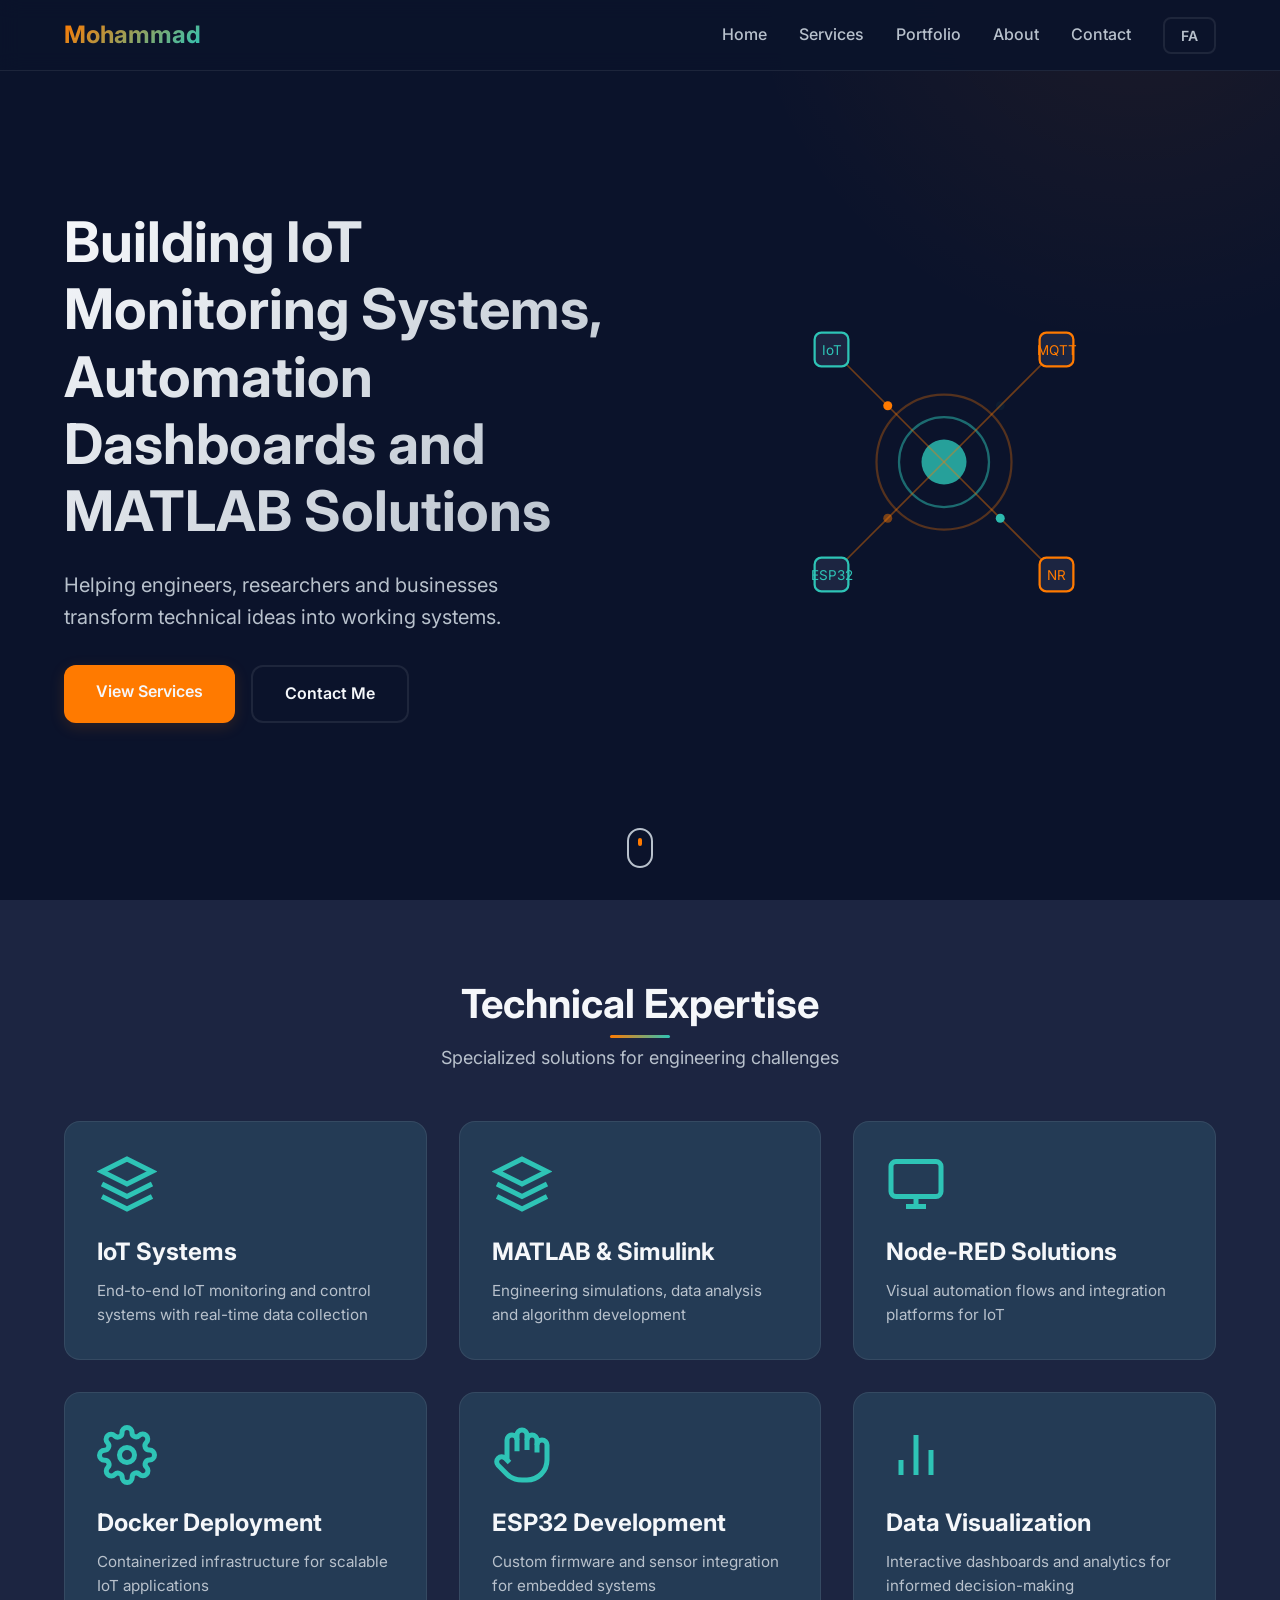
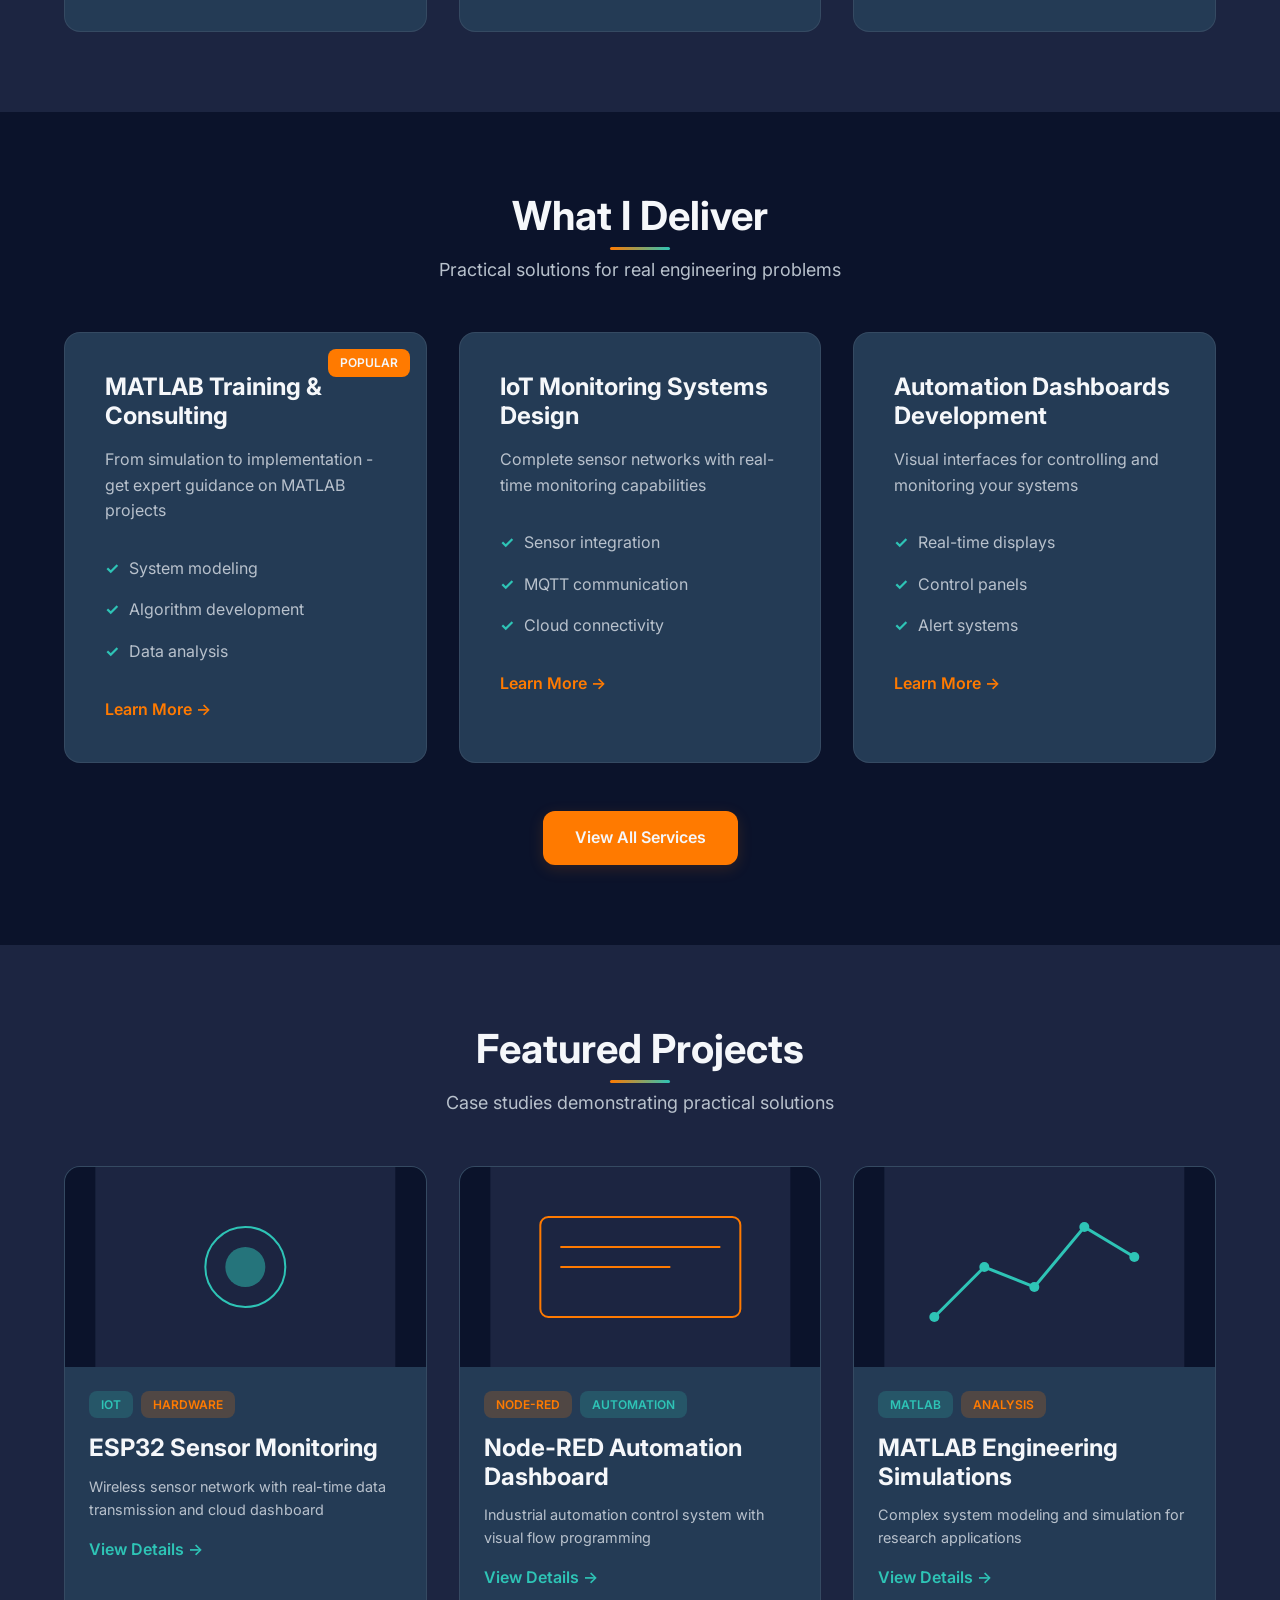
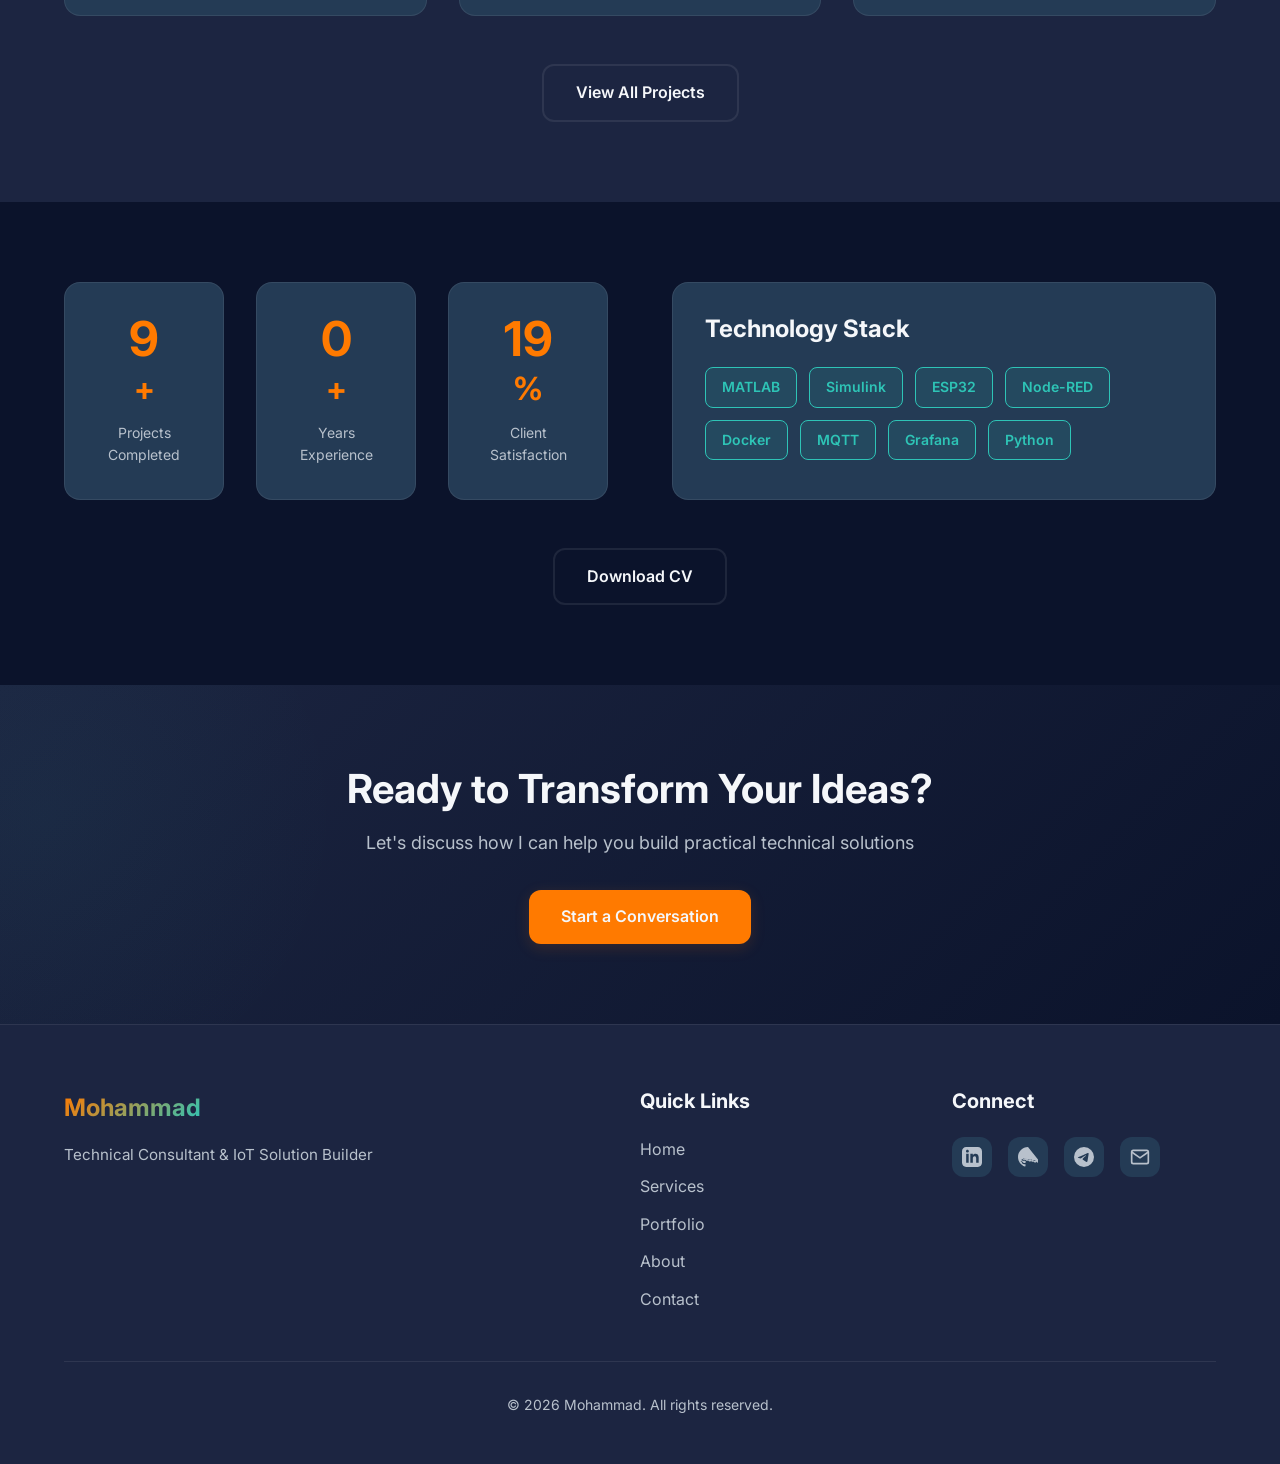
==== commit a2e6f5e4: "Update index.html" ====
--- a/index.html
+++ b/index.html
@@ -40,13 +40,13 @@
     <link href="https://fonts.googleapis.com/css2?family=Inter:wght@400;500;600;700&family=Vazirmatn:wght@400;500;600;700&display=swap" rel="stylesheet">
     
     <!-- Stylesheets -->
-    <link rel="stylesheet" href="/assets/css/style.css">
+    <link rel="stylesheet" href="./assets/css/style.css">
 </head>
 <body>
     <!-- Navigation -->
     <nav class="navbar" id="navbar">
         <div class="container nav-container">
-            <a href="/" class="logo">
+            <a href="./index.html" class="logo">
                 <span class="logo-text">Mohammad</span>
             </a>
             
@@ -57,11 +57,11 @@
             </button>
             
             <ul class="nav-menu" id="navMenu">
-                <li><a href="/" class="nav-link active" data-translate="nav.home">Home</a></li>
-                <li><a href="/pages/services.html" class="nav-link" data-translate="nav.services">Services</a></li>
-                <li><a href="/pages/portfolio.html" class="nav-link" data-translate="nav.portfolio">Portfolio</a></li>
-                <li><a href="/pages/about.html" class="nav-link" data-translate="nav.about">About</a></li>
-                <li><a href="/pages/contact.html" class="nav-link" data-translate="nav.contact">Contact</a></li>
+                <li><a href="./index.html" class="nav-link active" data-translate="nav.home">Home</a></li>
+                <li><a href="./pages/services.html" class="nav-link" data-translate="nav.services">Services</a></li>
+                <li><a href="./pages/portfolio.html" class="nav-link" data-translate="nav.portfolio">Portfolio</a></li>
+                <li><a href="./pages/about.html" class="nav-link" data-translate="nav.about">About</a></li>
+                <li><a href="./pages/contact.html" class="nav-link" data-translate="nav.contact">Contact</a></li>
                 <li>
                     <button class="lang-switch" id="langSwitch" aria-label="Switch language">
                         <span class="lang-current">FA</span>
@@ -83,8 +83,8 @@
                     Helping engineers, researchers and businesses transform technical ideas into working systems.
                 </p>
                 <div class="hero-cta">
-                    <a href="/pages/services.html" class="btn btn-primary" data-translate="hero.cta.services">View Services</a>
-                    <a href="/pages/contact.html" class="btn btn-outline" data-translate="hero.cta.contact">Contact Me</a>
+                    <a href="./pages/services.html" class="btn btn-primary" data-translate="hero.cta.services">View Services</a>
+                    <a href="./pages/contact.html" class="btn btn-outline" data-translate="hero.cta.contact">Contact Me</a>
                 </div>
             </div>
             <div class="hero-visual">
@@ -248,7 +248,7 @@
                         <li data-translate="services.matlab.item2">Algorithm development</li>
                         <li data-translate="services.matlab.item3">Data analysis</li>
                     </ul>
-                    <a href="/pages/services.html" class="service-link" data-translate="services.learnMore">Learn More →</a>
+                    <a href="./pages/services.html" class="service-link" data-translate="services.learnMore">Learn More →</a>
                 </div>
                 
                 <div class="service-card reveal">
@@ -259,7 +259,7 @@
                         <li data-translate="services.iot.item2">MQTT communication</li>
                         <li data-translate="services.iot.item3">Cloud connectivity</li>
                     </ul>
-                    <a href="/pages/services.html" class="service-link" data-translate="services.learnMore">Learn More →</a>
+                    <a href="./pages/services.html" class="service-link" data-translate="services.learnMore">Learn More →</a>
                 </div>
                 
                 <div class="service-card reveal">
@@ -270,12 +270,12 @@
                         <li data-translate="services.dashboard.item2">Control panels</li>
                         <li data-translate="services.dashboard.item3">Alert systems</li>
                     </ul>
-                    <a href="/pages/services.html" class="service-link" data-translate="services.learnMore">Learn More →</a>
+                    <a href="./pages/services.html" class="service-link" data-translate="services.learnMore">Learn More →</a>
                 </div>
             </div>
             
             <div class="services-cta">
-                <a href="/pages/services.html" class="btn btn-primary" data-translate="services.viewAll">View All Services</a>
+                <a href="./pages/services.html" class="btn btn-primary" data-translate="services.viewAll">View All Services</a>
             </div>
         </div>
     </section>
@@ -306,7 +306,7 @@
                         </div>
                         <h3 data-translate="portfolio.project1.title">ESP32 Sensor Monitoring</h3>
                         <p data-translate="portfolio.project1.desc">Wireless sensor network with real-time data transmission and cloud dashboard</p>
-                        <a href="/pages/portfolio.html" class="portfolio-link" data-translate="portfolio.viewDetails">View Details →</a>
+                        <a href="./pages/portfolio.html" class="portfolio-link" data-translate="portfolio.viewDetails">View Details →</a>
                     </div>
                 </div>
                 
@@ -328,7 +328,7 @@
                         </div>
                         <h3 data-translate="portfolio.project2.title">Node-RED Automation Dashboard</h3>
                         <p data-translate="portfolio.project2.desc">Industrial automation control system with visual flow programming</p>
-                        <a href="/pages/portfolio.html" class="portfolio-link" data-translate="portfolio.viewDetails">View Details →</a>
+                        <a href="./pages/portfolio.html" class="portfolio-link" data-translate="portfolio.viewDetails">View Details →</a>
                     </div>
                 </div>
                 
@@ -353,13 +353,13 @@
                         </div>
                         <h3 data-translate="portfolio.project3.title">MATLAB Engineering Simulations</h3>
                         <p data-translate="portfolio.project3.desc">Complex system modeling and simulation for research applications</p>
-                        <a href="/pages/portfolio.html" class="portfolio-link" data-translate="portfolio.viewDetails">View Details →</a>
+                        <a href="./pages/portfolio.html" class="portfolio-link" data-translate="portfolio.viewDetails">View Details →</a>
                     </div>
                 </div>
             </div>
             
             <div class="portfolio-cta">
-                <a href="/pages/portfolio.html" class="btn btn-outline" data-translate="portfolio.viewAll">View All Projects</a>
+                <a href="./pages/portfolio.html" class="btn btn-outline" data-translate="portfolio.viewAll">View All Projects</a>
             </div>
         </div>
     </section>
@@ -402,7 +402,7 @@
             </div>
             
             <div class="trust-cta reveal">
-                <a href="/assets/Mohammad_CV.pdf" class="btn btn-outline" download data-translate="trust.downloadCV">Download CV</a>
+                <a href="./assets/Mohammad_CV.pdf" class="btn btn-outline" download data-translate="trust.downloadCV">Download CV</a>
             </div>
         </div>
     </section>
@@ -413,7 +413,7 @@
             <div class="cta-content reveal">
                 <h2 data-translate="cta.title">Ready to Transform Your Ideas?</h2>
                 <p data-translate="cta.subtitle">Let's discuss how I can help you build practical technical solutions</p>
-                <a href="/pages/contact.html" class="btn btn-primary" data-translate="cta.button">Start a Conversation</a>
+                <a href="./pages/contact.html" class="btn btn-primary" data-translate="cta.button">Start a Conversation</a>
             </div>
         </div>
     </section>
@@ -423,7 +423,7 @@
         <div class="container">
             <div class="footer-grid">
                 <div class="footer-brand">
-                    <a href="/" class="logo">
+                    <a href="./index.html" class="logo">
                         <span class="logo-text">Mohammad</span>
                     </a>
                     <p data-translate="footer.tagline">Technical Consultant & IoT Solution Builder</p>
@@ -432,11 +432,11 @@
                 <div class="footer-links">
                     <h4 data-translate="footer.navigation">Quick Links</h4>
                     <ul>
-                        <li><a href="/" data-translate="nav.home">Home</a></li>
-                        <li><a href="/pages/services.html" data-translate="nav.services">Services</a></li>
-                        <li><a href="/pages/portfolio.html" data-translate="nav.portfolio">Portfolio</a></li>
-                        <li><a href="/pages/about.html" data-translate="nav.about">About</a></li>
-                        <li><a href="/pages/contact.html" data-translate="nav.contact">Contact</a></li>
+                        <li><a href="./index.html" data-translate="nav.home">Home</a></li>
+                        <li><a href="./pages/services.html" data-translate="nav.services">Services</a></li>
+                        <li><a href="./pages/portfolio.html" data-translate="nav.portfolio">Portfolio</a></li>
+                        <li><a href="./pages/about.html" data-translate="nav.about">About</a></li>
+                        <li><a href="./pages/contact.html" data-translate="nav.contact">Contact</a></li>
                     </ul>
                 </div>
                 
@@ -466,6 +466,6 @@
     </footer>
 
     <!-- Scripts -->
-    <script src="/assets/js/main.js"></script>
+    <script src="./assets/js/main.js"></script>
 </body>
 </html>
